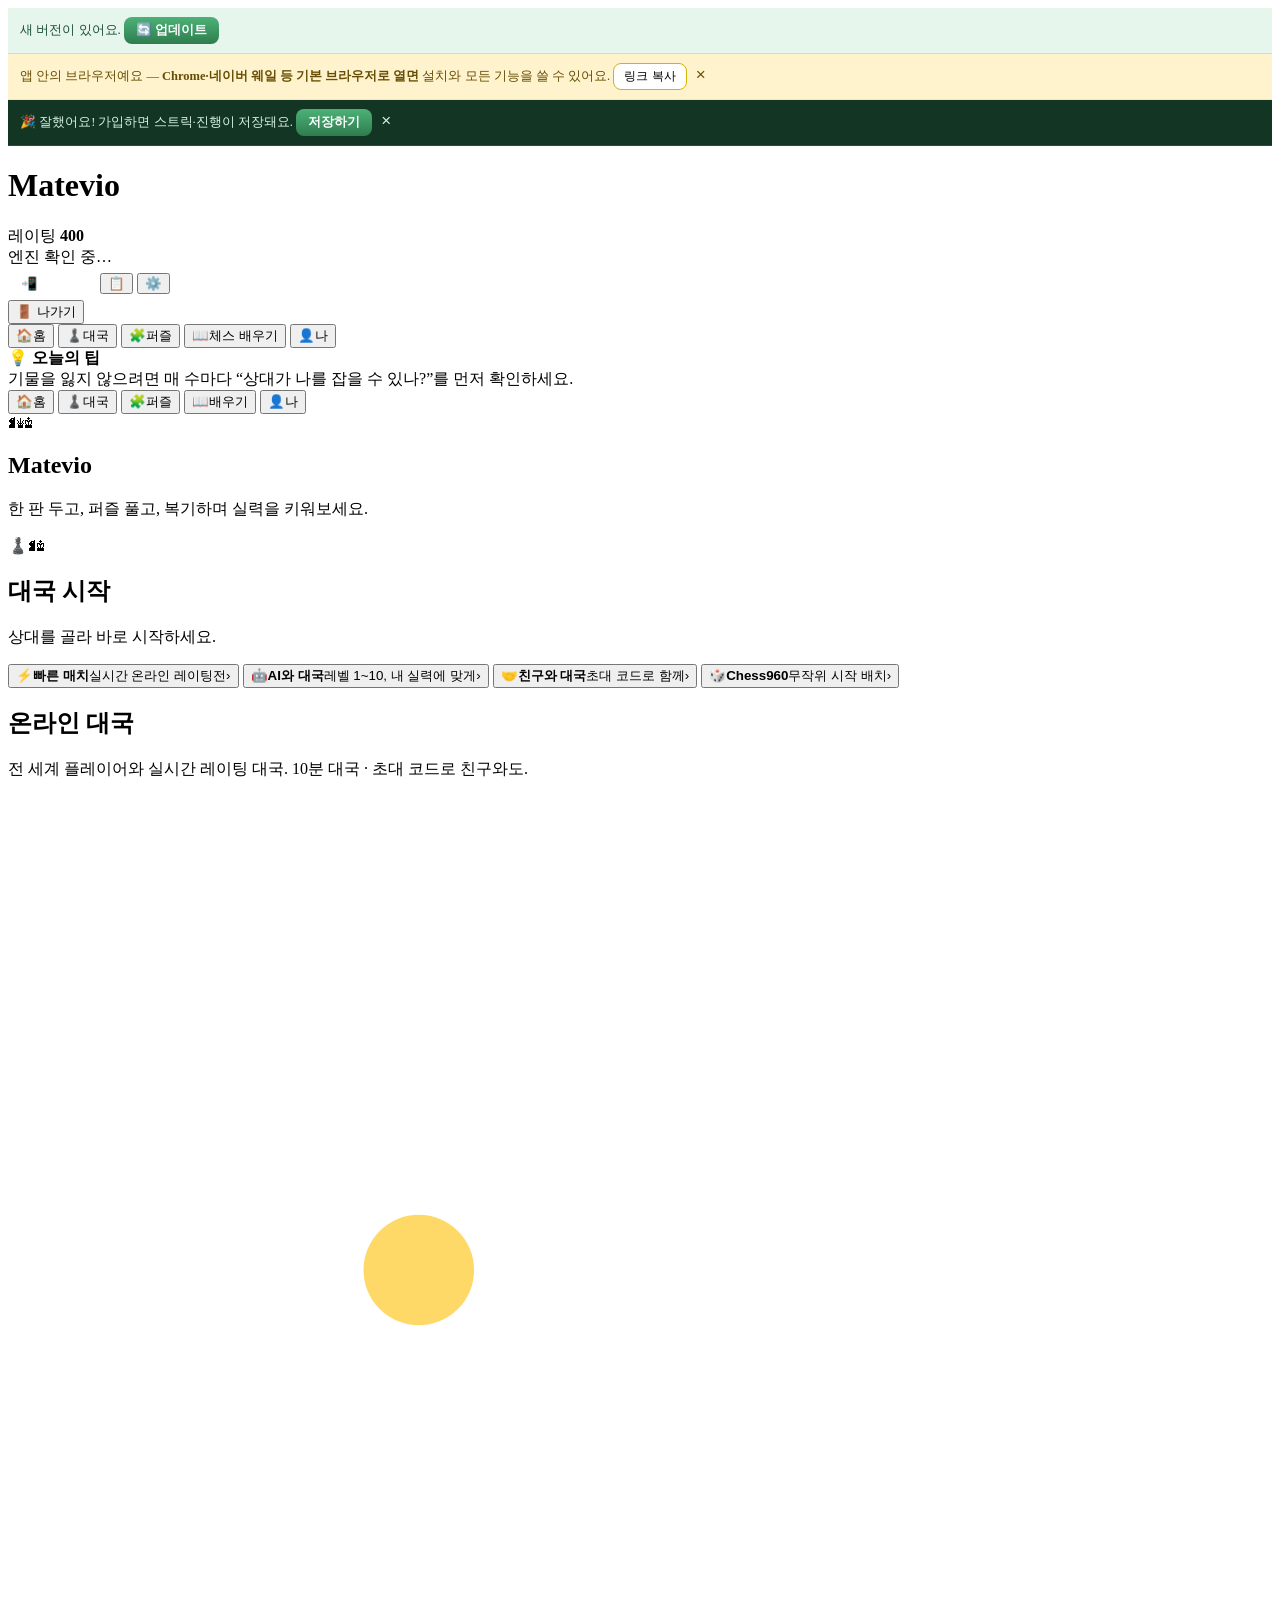
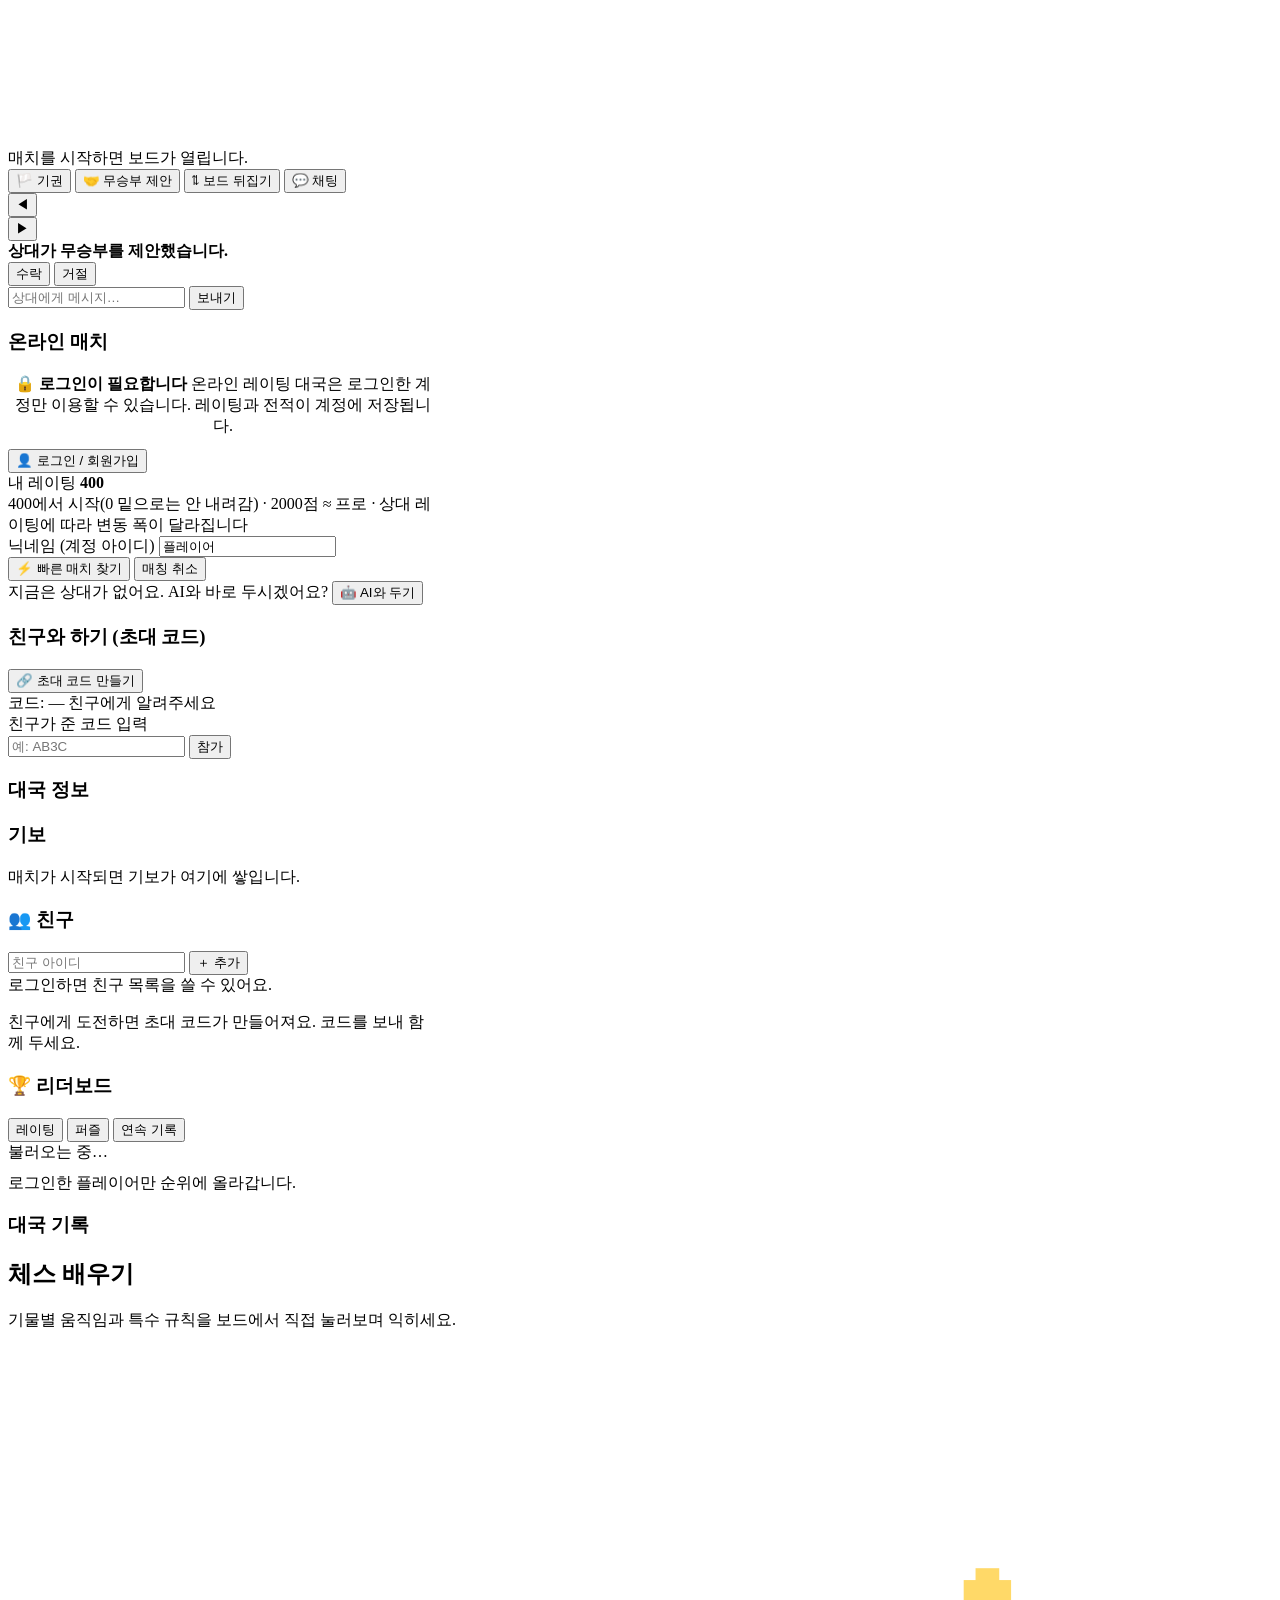
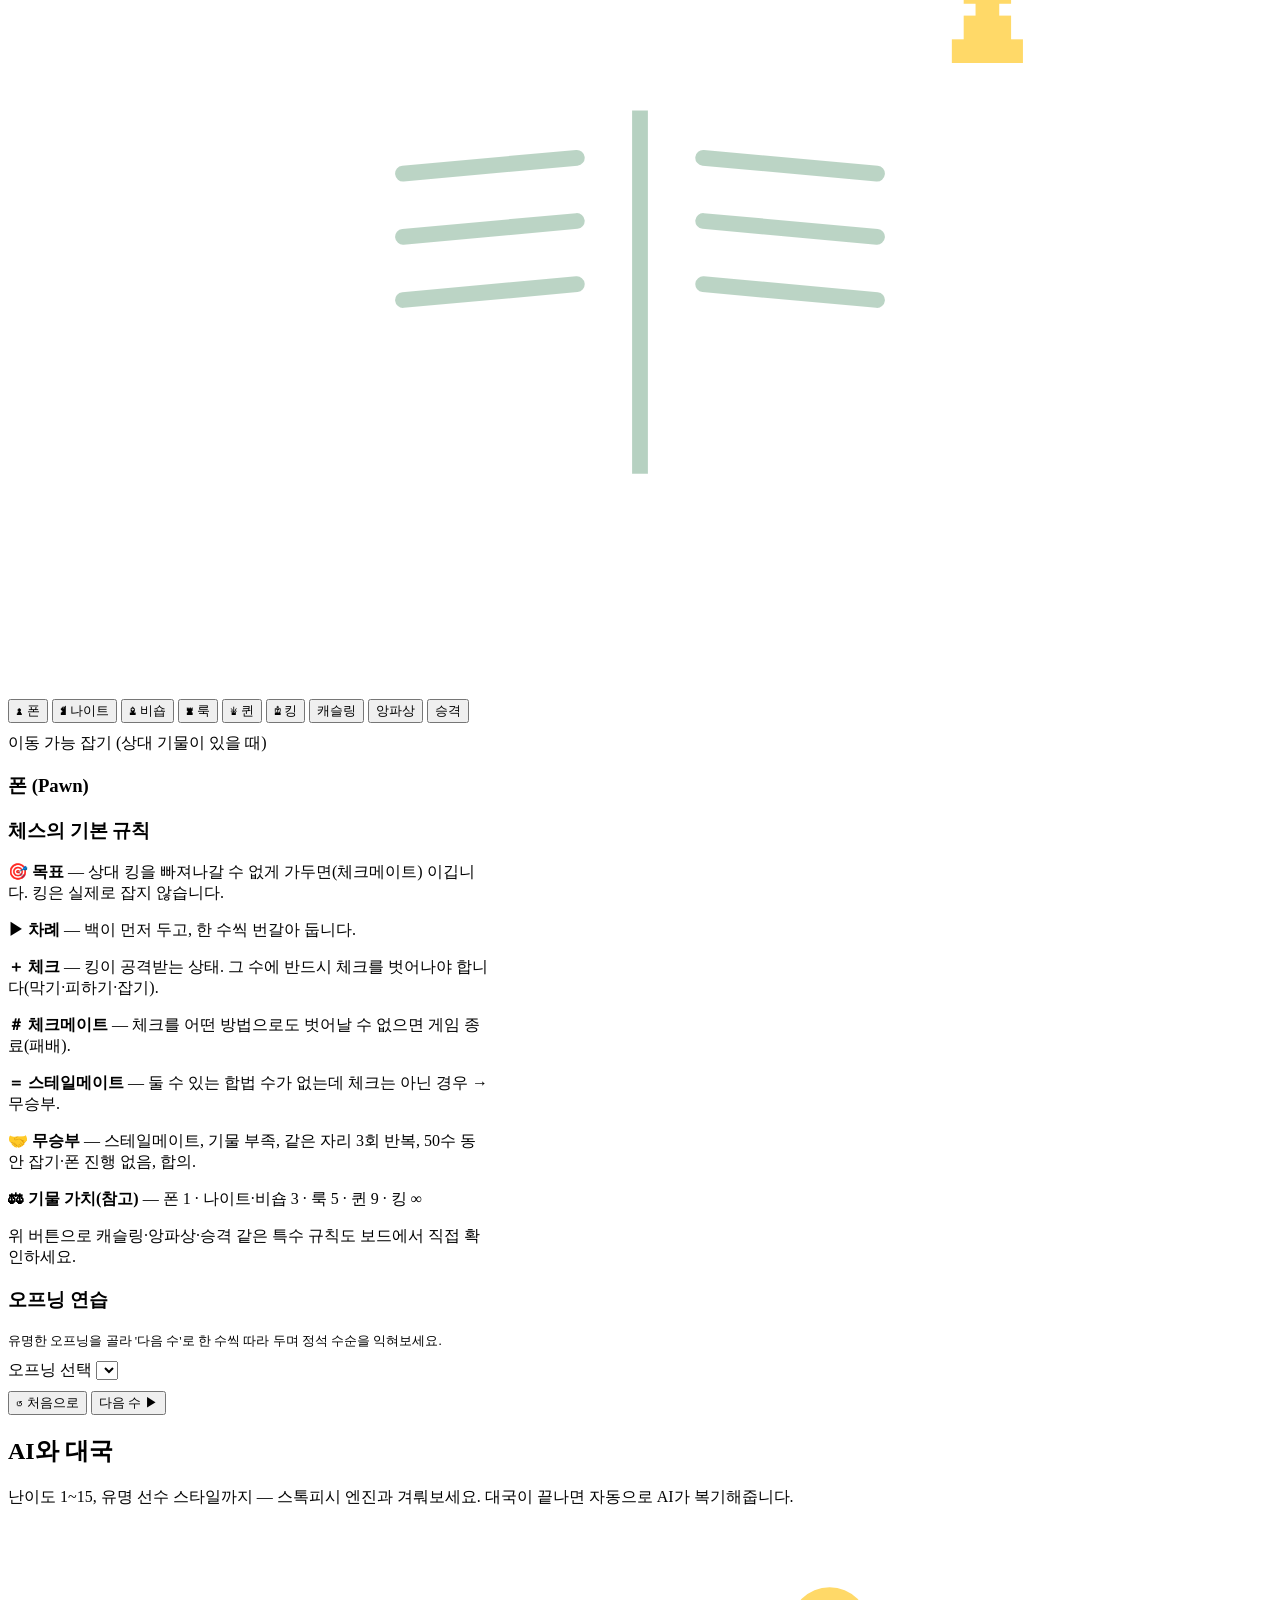
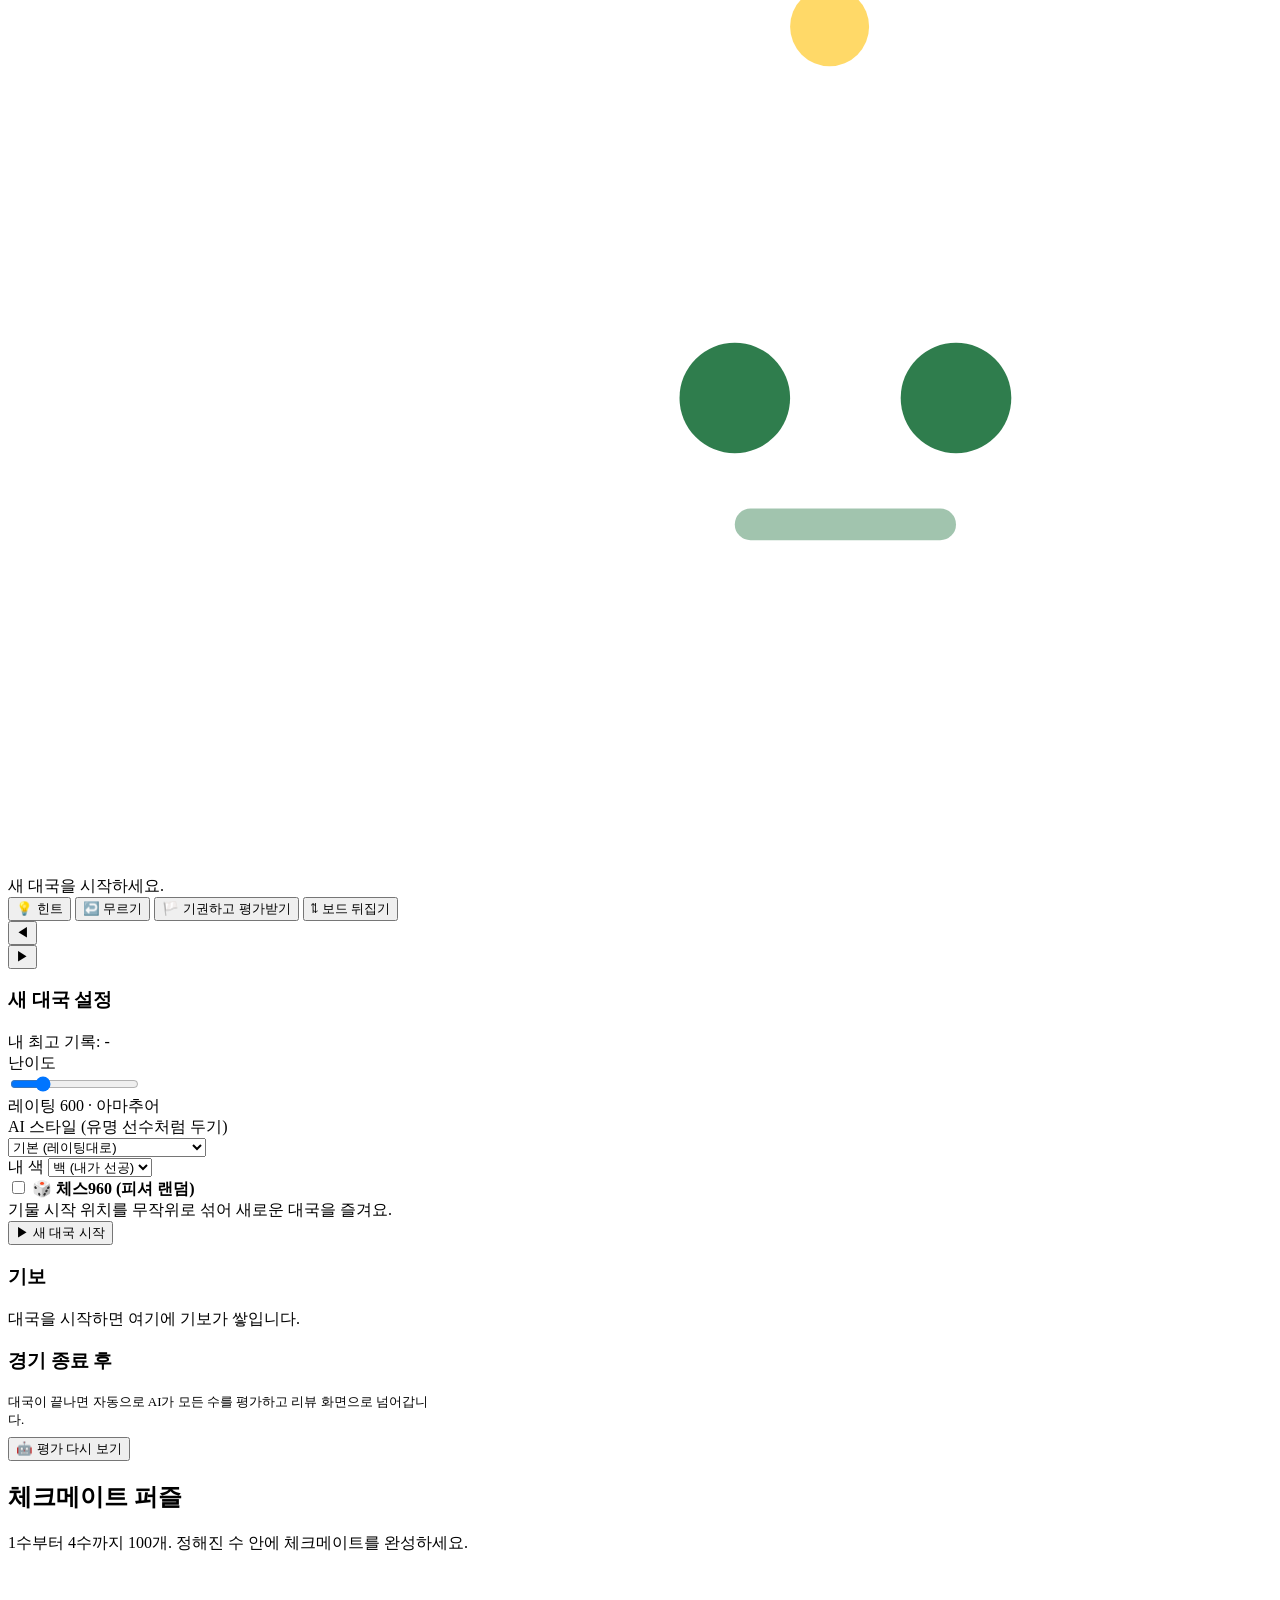
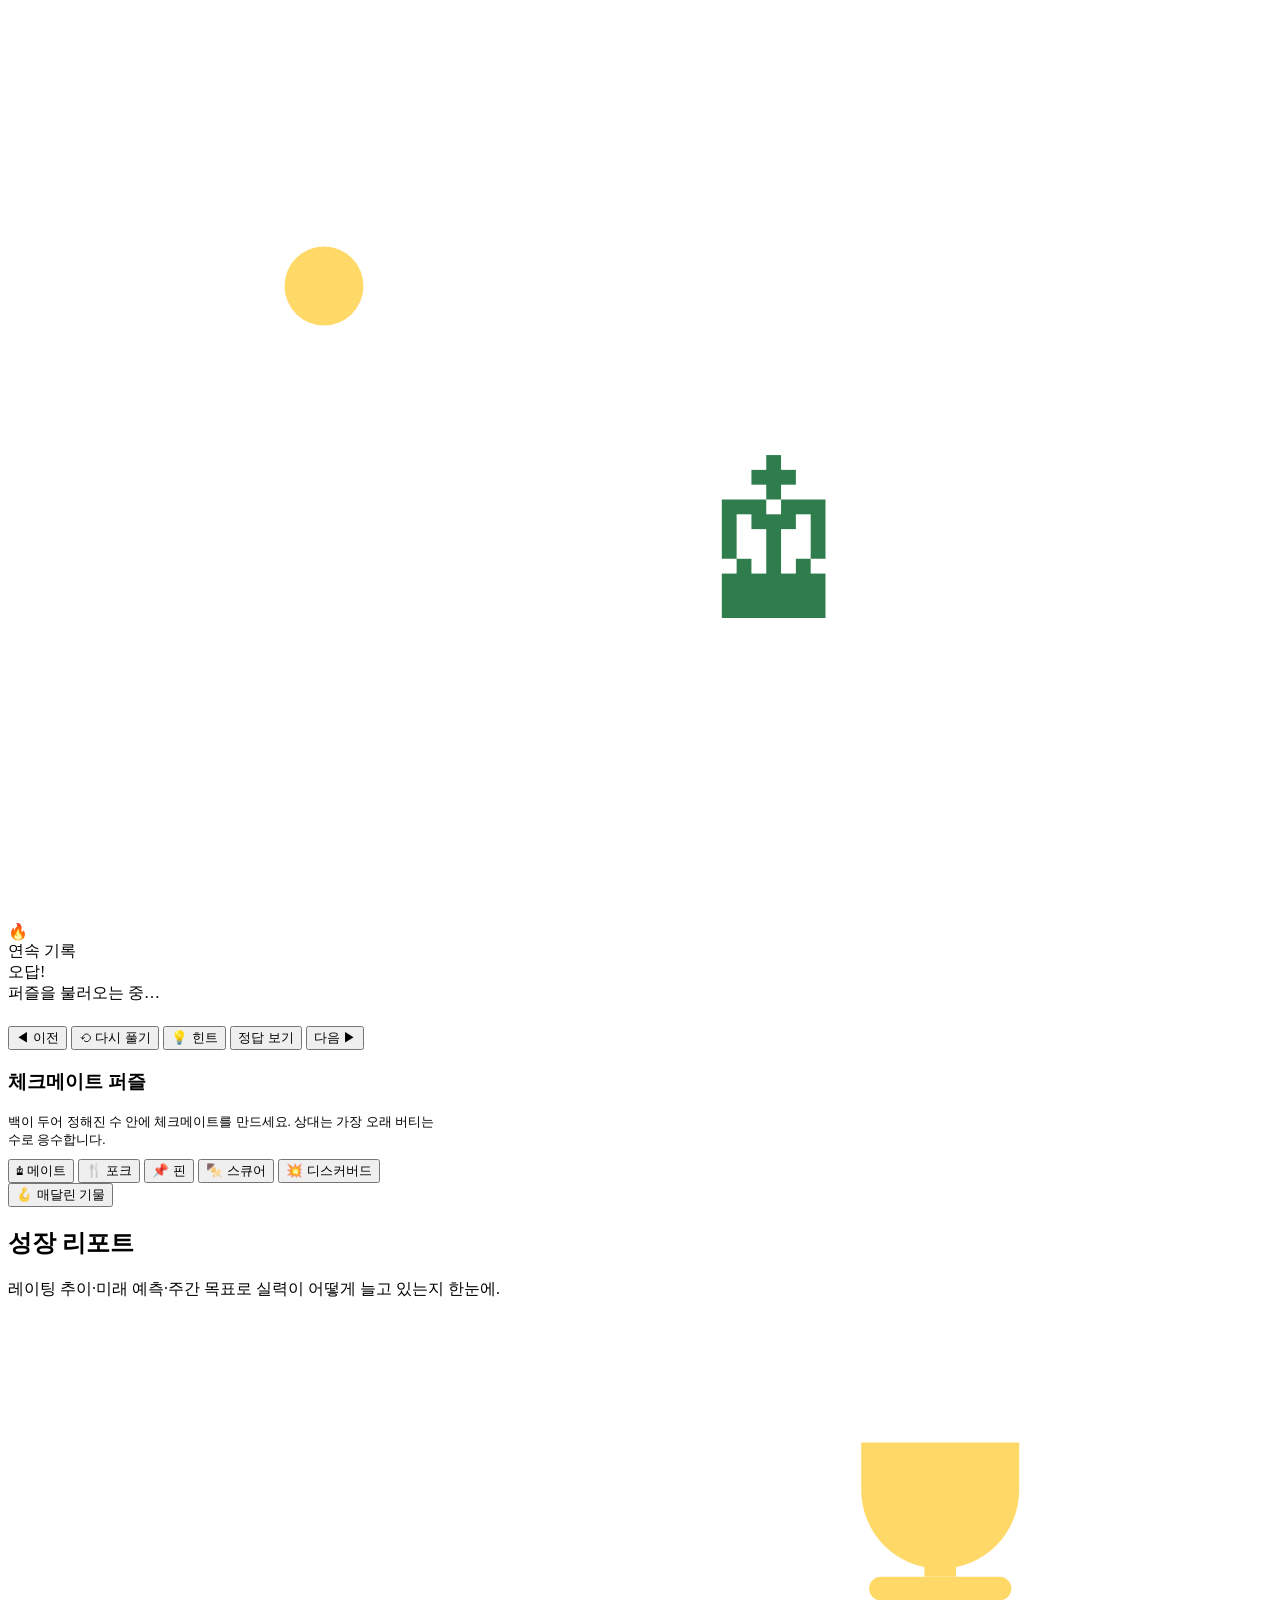
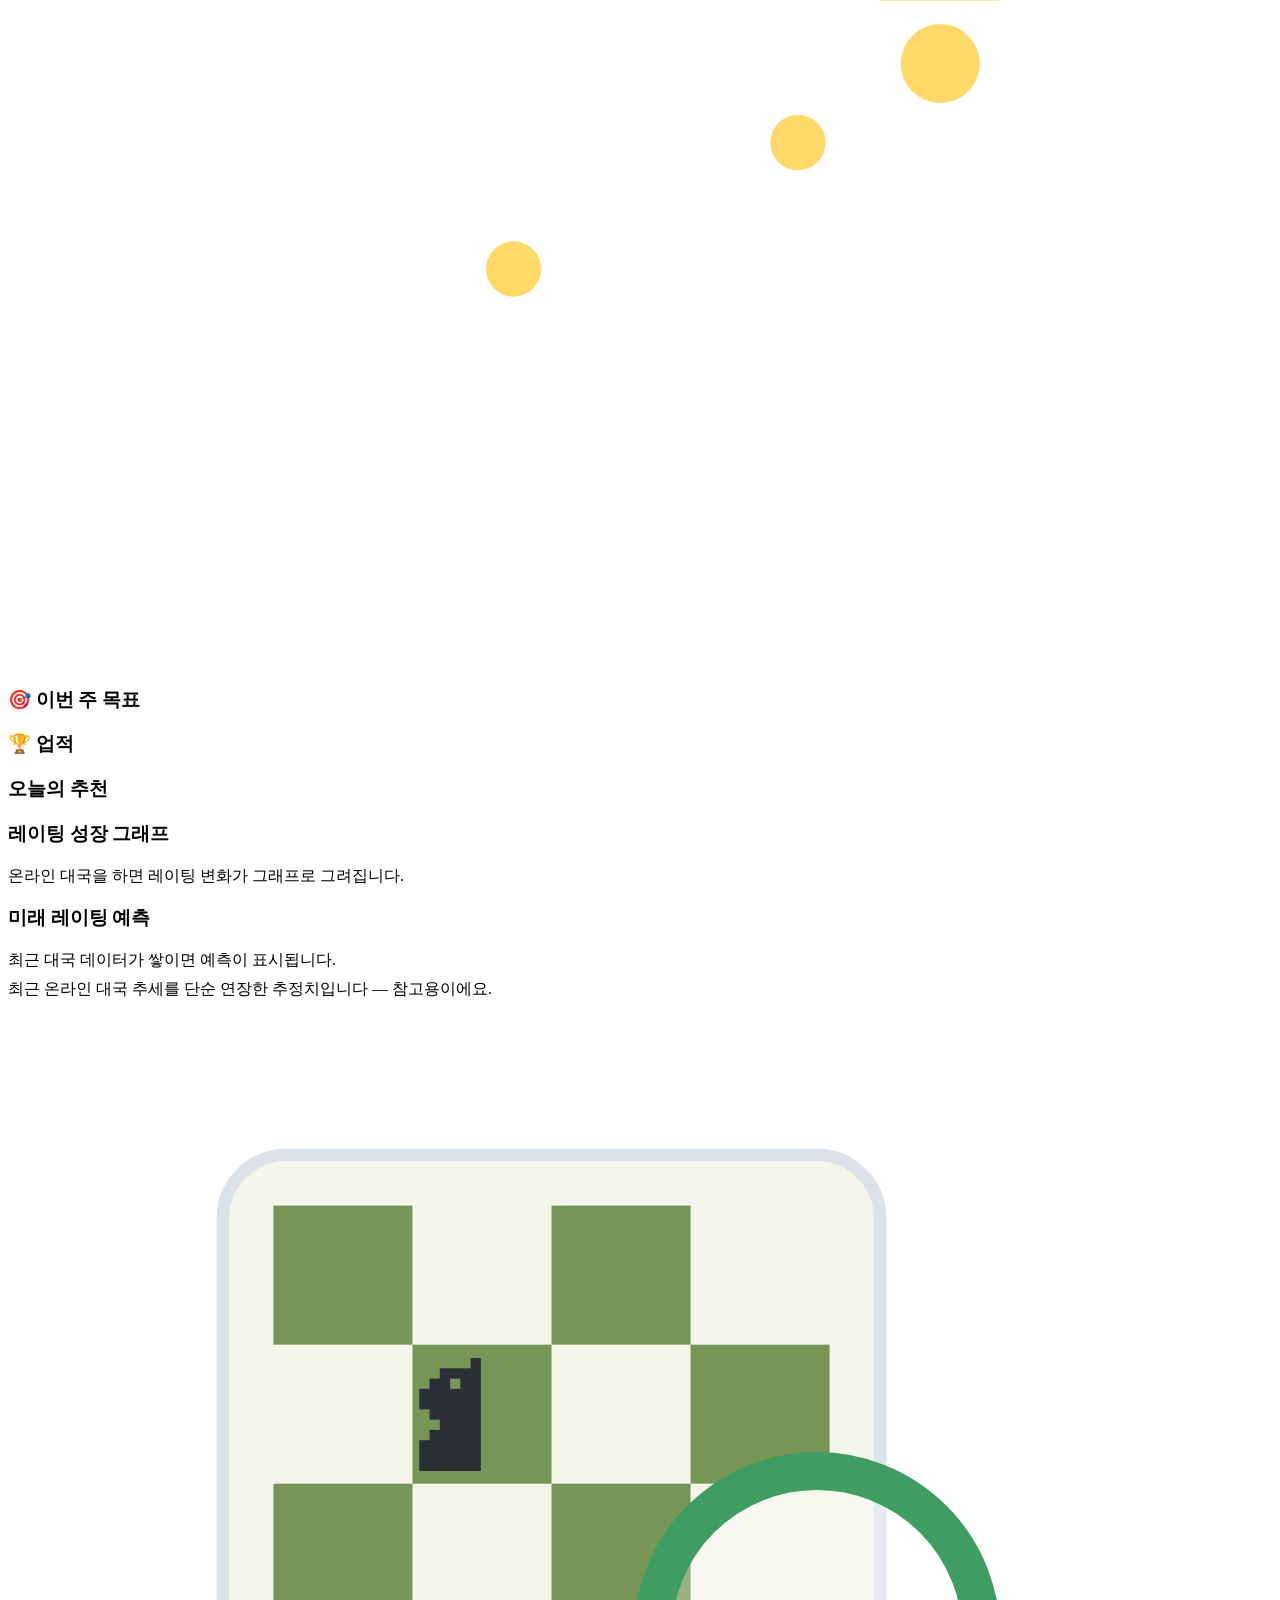
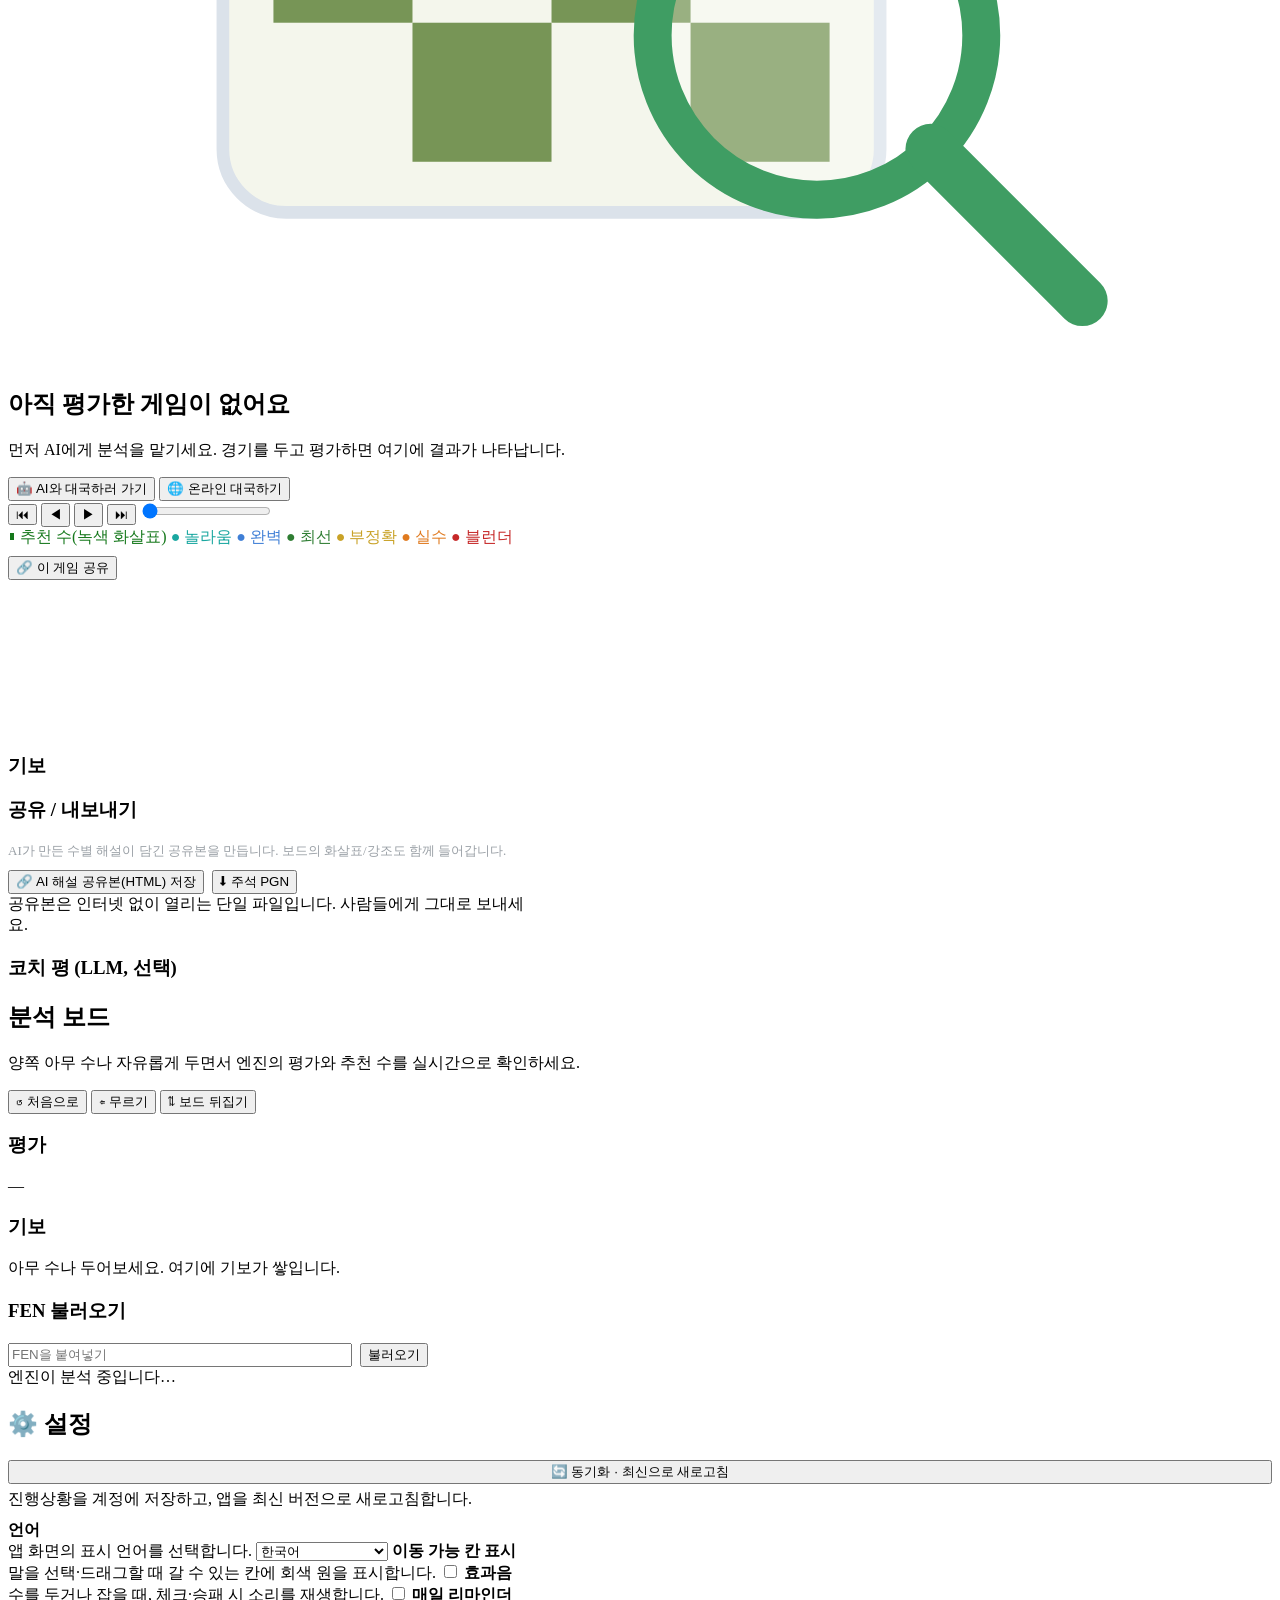
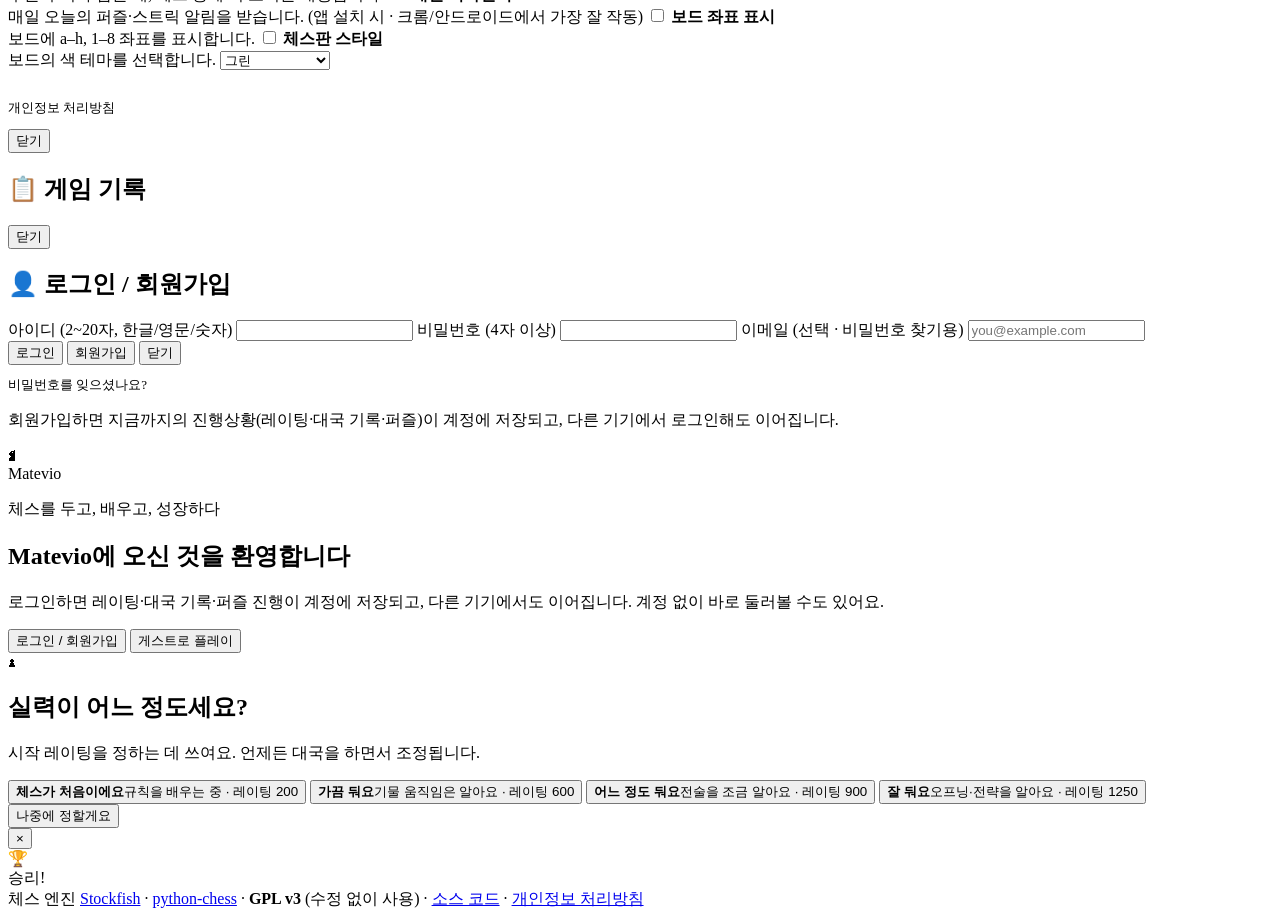
==== webapp/static/index.html @ 7c22cc09 "Fix streak-freeze walk-back: pass through covered days, freeze only real gaps maintainStreak broke o" ====
<!DOCTYPE html>
<html lang="ko">
<head>
<meta charset="utf-8">
<meta name="viewport" content="width=device-width, initial-scale=1, viewport-fit=cover">
<title>Matevio</title>
<meta name="description" content="AI 대국 · 온라인 · 퍼즐 · AI 복기까지 — 스톡피시 체스 앱">
<meta name="theme-color" content="#3f9d63">
<link rel="canonical" href="https://matevio.com/">
<meta property="og:title" content="Matevio">
<meta property="og:description" content="AI 대국 · 온라인 · 퍼즐 · AI 복기까지 — 스톡피시 체스 앱">
<meta property="og:url" content="https://matevio.com/">
<meta property="og:type" content="website">
<link rel="manifest" href="/manifest.webmanifest">
<link rel="icon" type="image/png" sizes="32x32" href="/static/icons/favicon-32.png">
<link rel="apple-touch-icon" href="/static/icons/apple-touch-180.png">
<meta name="mobile-web-app-capable" content="yes">
<meta name="apple-mobile-web-app-capable" content="yes">
<meta name="apple-mobile-web-app-status-bar-style" content="default">
<meta name="apple-mobile-web-app-title" content="Matevio">
<link rel="stylesheet" href="/static/style.css?v=99">
</head>
<body>

<noscript><div style="padding:18px;text-align:center;font-family:system-ui,sans-serif;color:#334">이 앱을 사용하려면 브라우저의 자바스크립트를 켜주세요.</div></noscript>

<!-- shown when a newer app version is ready (service worker found an update) -->
<div id="updateBanner" class="hidden" style="align-items:center;justify-content:center;gap:10px;flex-wrap:wrap;padding:9px 12px;background:#e7f6ec;color:#1c5236;font-size:13px;border-bottom:1px solid #bfe6cd">
  <span data-i18n="update_avail">새 버전이 있어요.</span>
  <button id="updateReload" data-i18n="update_btn" style="border:none;background:linear-gradient(180deg,#4bb277,#2f7d4d);color:#fff;font-weight:700;border-radius:8px;padding:5px 12px;font-size:12.5px;cursor:pointer">🔄 업데이트</button>
</div>

<!-- shown only inside in-app browsers (KakaoTalk/Naver/etc.), where PWA install & some features are blocked -->
<div id="inappBanner" class="hidden" style="align-items:center;justify-content:center;gap:8px;flex-wrap:wrap;padding:9px 12px;background:#fff3cd;color:#664d03;font-size:12.5px;line-height:1.4;border-bottom:1px solid #ffe69c">
  <span><span data-i18n="inapp_a">앱 안의 브라우저예요 — </span><b data-i18n="inapp_b">Chrome·네이버 웨일 등 기본 브라우저로 열면</b><span data-i18n="inapp_c"> 설치와 모든 기능을 쓸 수 있어요.</span></span>
  <button id="inappCopy" data-i18n="inapp_copy" style="border:1px solid #d6b400;background:#fff;border-radius:8px;padding:4px 10px;font-size:12px;cursor:pointer;white-space:nowrap">링크 복사</button>
  <button id="inappClose" aria-label="닫기" data-i18n-aria="tt_close" style="border:none;background:transparent;font-size:17px;line-height:1;cursor:pointer;color:#664d03">×</button>
</div>

<!-- guests: after a first success, a gentle "save your progress" nudge (not a wall) -->
<div id="saveBanner" class="hidden" style="align-items:center;justify-content:center;gap:10px;flex-wrap:wrap;padding:9px 12px;background:#123524;color:#d7f2e2;font-size:12.5px;border-bottom:1px solid #1e5236">
  <span data-i18n="save_banner">🎉 잘했어요! 가입하면 스트릭·진행이 저장돼요.</span>
  <button id="saveBannerBtn" data-i18n="save_banner_btn" style="border:none;background:linear-gradient(180deg,#4bb277,#2f7d4d);color:#fff;font-weight:700;border-radius:8px;padding:5px 12px;font-size:12.5px;cursor:pointer">저장하기</button>
  <button id="saveBannerClose" aria-label="닫기" data-i18n-aria="tt_close" style="border:none;background:transparent;font-size:17px;line-height:1;cursor:pointer;color:#d7f2e2">×</button>
</div>

<header class="top">
  <h1>Matevio</h1>
  <div class="rating-chip hidden" id="ratingChip">레이팅 <b>400</b></div>
  <div class="sf" id="sfStatus">엔진 확인 중…</div>
  <button id="installBtn" class="hidden" title="앱 설치" data-i18n="install_btn" data-i18n-title="install_btn" style="order:2;padding:7px 13px;border-radius:999px;border:none;background:linear-gradient(180deg,var(--accent2),var(--accent));color:#fff;font-weight:800;font-size:13px;cursor:pointer;box-shadow:0 4px 12px -5px var(--accent)">📲 앱 설치</button>
  <button class="iconbtn" id="historyBtn" title="게임 기록" data-i18n-title="tt_history">📋</button>
  <button class="iconbtn" id="settingsBtn" title="설정" data-i18n-title="tt_settings">⚙️</button>
  <div class="auth-area" id="authArea"></div>
</header>

<!-- floating exit: leave the full-screen board after a game ends -->
<button class="game-exit hidden" id="gameExit" data-i18n="exit_btn">🚪 나가기</button>

<div class="shell">
<div class="tabs">
  <button data-tab="home" class="active"><span class="ti">🏠</span><span data-i18n="nav_home">홈</span></button>
  <button data-tab="play"><span class="ti">♟️</span><span data-i18n="nav_play">대국</span></button>
  <button data-tab="puzzle"><span class="ti">🧩</span><span data-i18n="nav_puzzle">퍼즐</span></button>
  <button data-tab="learn"><span class="ti">📖</span><span data-i18n="nav_learn">체스 배우기</span></button>
  <button data-tab="my"><span class="ti">👤</span><span data-i18n="nav_my">나</span></button>
  <div class="side-profile" id="sideProfile"></div>
  <div class="side-tip" id="sideTip"><b data-i18n="tip_title">💡 오늘의 팁</b><br><span data-i18n="tip_body">기물을 잃지 않으려면 매 수마다 “상대가 나를 잡을 수 있나?”를 먼저 확인하세요.</span></div>
</div>

<!-- mobile bottom navigation (top chess-app pattern) -->
<nav class="bottomnav">
  <button data-tab="home" class="active"><span class="bi">🏠</span><span class="bl" data-i18n="navs_home">홈</span></button>
  <button data-tab="play"><span class="bi">♟️</span><span class="bl" data-i18n="navs_play">대국</span></button>
  <button data-tab="puzzle"><span class="bi">🧩</span><span class="bl" data-i18n="navs_puzzle">퍼즐</span></button>
  <button data-tab="learn"><span class="bi">📖</span><span class="bl" data-i18n="navs_learn">배우기</span></button>
  <button data-tab="my"><span class="bi">👤</span><span class="bl" data-i18n="navs_my">나</span></button>
</nav>

<main class="content">

<!-- ====================== 홈 (허브) ====================== -->
<section class="tab active" id="tab-home">
  <div class="hub-head">
    <span class="hub-art" aria-hidden="true">♞♛♚</span>
    <h2 id="hubHello">Matevio</h2>
    <p data-i18n="hub_sub">한 판 두고, 퍼즐 풀고, 복기하며 실력을 키워보세요.</p>
  </div>
  <div class="hub-stats" id="hubStats"></div>
  <button class="hub-today" id="hubToday" hidden></button>
  <div class="hub-grid">
    <div class="hub-actions" id="hubActions"></div>
    <div class="hub-cards" id="hubCards"></div>
  </div>
</section>

<!-- ====================== 대국 (모드 선택 허브) ====================== -->
<section class="tab" id="tab-play">
  <div class="hub-head"><span class="hub-art" aria-hidden="true">♟️♞♚</span>
    <h2 data-i18n="play_title">대국 시작</h2>
    <p data-i18n="play_sub">상대를 골라 바로 시작하세요.</p></div>
  <div class="play-picker" id="playPicker">
    <button class="play-mode" data-mode="quick"><span class="pm-ic">⚡</span><span class="pm-txt"><b data-i18n="play_quick">빠른 매치</b><span data-i18n="play_quick_s">실시간 온라인 레이팅전</span></span><span class="pm-go">›</span></button>
    <button class="play-mode" data-mode="ai"><span class="pm-ic">🤖</span><span class="pm-txt"><b data-i18n="play_ai">AI와 대국</b><span data-i18n="play_ai_s">레벨 1~10, 내 실력에 맞게</span></span><span class="pm-go">›</span></button>
    <button class="play-mode" data-mode="friend"><span class="pm-ic">🤝</span><span class="pm-txt"><b data-i18n="play_friend">친구와 대국</b><span data-i18n="play_friend_s">초대 코드로 함께</span></span><span class="pm-go">›</span></button>
    <button class="play-mode" data-mode="v960"><span class="pm-ic">🎲</span><span class="pm-txt"><b data-i18n="play_960">Chess960</b><span data-i18n="play_960_s">무작위 시작 배치</span></span><span class="pm-go">›</span></button>
  </div>
</section>

<!-- ====================== 온라인 대국 ====================== -->
<section class="tab" id="tab-online">
  <div class="hero"><div class="hero-txt"><h2 data-i18n="hero_online_t">온라인 대국</h2><p data-i18n="hero_online_p">전 세계 플레이어와 실시간 레이팅 대국. 10분 대국 · 초대 코드로 친구와도.</p></div><svg class="hero-art" viewBox="0 0 160 120" fill="none" aria-hidden="true">
    <circle cx="80" cy="60" r="40" fill="#fff" opacity=".13"/><circle cx="80" cy="60" r="40" stroke="#fff" stroke-width="3"/>
    <ellipse cx="80" cy="60" rx="16" ry="40" stroke="#fff" stroke-width="2.5" opacity=".85"/>
    <path d="M40 60h80M46 40h68M46 80h68" stroke="#fff" stroke-width="2" opacity=".6"/>
    <circle cx="52" cy="60" r="7" fill="#ffd968"/><circle cx="108" cy="60" r="7" fill="#fff"/>
  </svg></div>
  <div class="cols">
    <div>
      <div class="pbar hidden" id="ogTopBar"></div>
      <div class="boardwrap"><div class="boardstack"><div class="cboard" id="ogBoard"></div></div></div>
      <div class="pbar hidden" id="ogBottomBar"></div>
      <div class="turn" id="ogTurn"><span class="pill"></span><span data-i18n="og_turn_wait">매치를 시작하면 보드가 열립니다.</span></div>
      <div class="controls">
        <button class="ghost" id="ogResign" data-i18n="og_resign">🏳️ 기권</button>
        <button class="ghost" id="ogDraw" data-i18n="og_draw">🤝 무승부 제안</button>
        <button class="ghost" id="ogFlip" data-i18n="btn_flip">⇅ 보드 뒤집기</button>
        <button class="ghost" id="ogChatToggle" data-i18n="og_chat_btn">💬 채팅</button>
      </div>
      <div class="movenav">
        <button class="ghost msnav" id="ogPrev" title="이전 수" data-i18n-title="tt_prev">◀</button>
        <div class="movestrip" id="ogMoveStrip" aria-label="기보"></div>
        <button class="ghost msnav" id="ogNext" title="다음 수" data-i18n-title="tt_next">▶</button>
      </div>
      <div class="og-draw hidden" id="ogDrawPrompt">
        <b data-i18n="og_draw_offer">상대가 무승부를 제안했습니다.</b>
        <div class="row">
          <button class="primary" id="ogDrawAccept" data-i18n="og_accept">수락</button>
          <button class="ghost" id="ogDrawDecline" data-i18n="og_decline">거절</button>
        </div>
      </div>
      <div class="status" id="ogStatus"></div>
      <div class="ogchat hidden" id="ogChat">
        <div class="ogchat-log" id="ogChatLog"></div>
        <div class="ogchat-in">
          <input type="text" id="ogChatInput" maxlength="300" placeholder="상대에게 메시지…" data-i18n-ph="og_chat_ph" autocomplete="off">
          <button class="ghost" id="ogChatSend" data-i18n="og_send">보내기</button>
        </div>
      </div>
    </div>
    <div style="flex:1; min-width:300px; max-width:430px;">
      <div class="card" id="ogSetup">
        <h3 data-i18n="og_match_title">온라인 매치</h3>
        <div id="ogLoginGate" class="hidden">
          <div class="og-rating" style="text-align:center">
            <b style="font-size:16px" data-i18n="og_login_req">🔒 로그인이 필요합니다</b>
            <span class="small" data-i18n="og_login_desc">온라인 레이팅 대국은 로그인한 계정만 이용할 수 있습니다. 레이팅과 전적이 계정에 저장됩니다.</span>
          </div>
          <div style="margin-top:12px"><button class="primary" id="ogLoginBtn" data-i18n="auth_title">👤 로그인 / 회원가입</button></div>
        </div>
        <div id="ogMatchBody">
          <div class="og-rating og-rating-head">
            <div class="ogr-main">
              <span class="ogr-label" data-i18n="og_rating_label">내 레이팅</span>
              <b id="ogRating">400</b>
            </div>
            <span class="small ogr-note" data-i18n="og_rating_note">400에서 시작(0 밑으로는 안 내려감) · 2000점 ≈ 프로 · 상대 레이팅에 따라 변동 폭이 달라집니다</span>
          </div>
          <div class="og-field">
            <label class="field" data-i18n="og_nick_label">닉네임 (계정 아이디)</label>
            <input type="text" id="ogName" value="플레이어" maxlength="20" readonly>
          </div>
          <div class="og-actions">
            <button class="primary" id="ogQuick" data-i18n="og_quick">⚡ 빠른 매치 찾기</button>
            <button class="ghost hidden" id="ogCancel" data-i18n="og_cancel">매칭 취소</button>
          </div>
          <div class="status" id="ogSetupStatus"></div>
          <div class="og-fallback hidden" id="ogFallback">
            <span class="ogfb-txt" data-i18n="og_fb_txt">지금은 상대가 없어요. AI와 바로 두시겠어요?</span>
            <button class="primary" id="ogFallbackBtn" data-i18n="og_fb_btn">🤖 AI와 두기</button>
          </div>
          <div class="og-friend">
            <h3 data-i18n="og_friend_title">친구와 하기 (초대 코드)</h3>
            <button class="ghost og-create-btn" id="ogCreate" data-i18n="og_create">🔗 초대 코드 만들기</button>
            <div class="og-code hidden" id="ogCodeBox"><span data-i18n="og_code_label">코드: </span><b id="ogCode"></b> <span class="small" data-i18n="og_code_hint">— 친구에게 알려주세요</span></div>
            <label class="field" data-i18n="og_join_label">친구가 준 코드 입력</label>
            <div class="og-join-row">
              <input type="text" id="ogJoinCode" placeholder="예: AB3C" data-i18n-ph="og_join_ph" maxlength="4" style="text-transform:uppercase; flex:1">
              <button class="ghost" id="ogJoin" data-i18n="og_join">참가</button>
            </div>
          </div>
        </div>
      </div>
      <div class="card hidden" id="ogGameInfo">
        <h3 data-i18n="og_gameinfo">대국 정보</h3>
        <div id="ogVs" style="font-size:15px; font-weight:700"></div>
        <div class="status" id="ogColorInfo"></div>
      </div>
      <div class="card">
        <h3 data-i18n="h_moves">기보</h3>
        <div class="opening-line hidden" id="ogOpening"></div>
        <div class="movelist" id="ogMoves"><span class="num" data-i18n="og_moves_empty">매치가 시작되면 기보가 여기에 쌓입니다.</span></div>
      </div>
      <div class="card" id="friendsCard">
        <h3 data-i18n="fr_title">👥 친구</h3>
        <div class="fr-add">
          <input id="frAddInput" data-i18n-ph="fr_add_ph" placeholder="친구 아이디" maxlength="20" autocomplete="off">
          <button class="ghost" id="frAddBtn" data-i18n="fr_add_btn">＋ 추가</button>
        </div>
        <div class="status" id="frStatus"></div>
        <div class="fr-list" id="frList"><div class="hist-empty" data-i18n="fr_login">로그인하면 친구 목록을 쓸 수 있어요.</div></div>
        <p class="auth-hint" data-i18n="fr_hint">친구에게 도전하면 초대 코드가 만들어져요. 코드를 보내 함께 두세요.</p>
      </div>
      <div class="card">
        <h3><span data-i18n="h_leaderboard">🏆 리더보드</span> <span id="lbTotal" style="color:var(--muted);font-weight:400"></span></h3>
        <div class="lbtabs" id="lbTabs">
          <button class="lbtab active" data-lb="rating" data-i18n="lb_by_rating">레이팅</button>
          <button class="lbtab" data-lb="puzzles" data-i18n="lb_by_puzzles">퍼즐</button>
          <button class="lbtab" data-lb="streak" data-i18n="lb_by_streak">연속 기록</button>
        </div>
        <div class="lb" id="lbList"><div class="hist-empty" data-i18n="lb_loading">불러오는 중…</div></div>
        <p class="auth-hint" style="margin-top:10px" data-i18n="og_lb_hint">로그인한 플레이어만 순위에 올라갑니다.</p>
      </div>
      <div class="card">
        <h3 data-i18n="h_history">대국 기록</h3>
        <div class="hist" id="ogHistory"></div>
      </div>
    </div>
  </div>
</section>

<!-- ====================== 체스 기초 배우기 ====================== -->
<section class="tab" id="tab-learn">
  <div class="hero"><div class="hero-txt"><h2 data-i18n="hero_learn_t">체스 배우기</h2><p data-i18n="hero_learn_p">기물별 움직임과 특수 규칙을 보드에서 직접 눌러보며 익히세요.</p></div><svg class="hero-art" viewBox="0 0 160 120" fill="none" aria-hidden="true">
    <path d="M80 46C69 38 54 38 42 42V88C54 84 69 84 80 92Z" fill="#fff" opacity=".93"/>
    <path d="M80 46C91 38 106 38 118 42V88C106 84 91 84 80 92Z" fill="#fff" opacity=".78"/>
    <line x1="80" y1="46" x2="80" y2="92" stroke="#2f7d4d" stroke-width="2" opacity=".35"/>
    <g stroke="#2f7d4d" stroke-width="2" opacity=".32" stroke-linecap="round">
      <line x1="50" y1="54" x2="72" y2="52"/><line x1="50" y1="62" x2="72" y2="60"/><line x1="50" y1="70" x2="72" y2="68"/>
      <line x1="88" y1="52" x2="110" y2="54"/><line x1="88" y1="60" x2="110" y2="62"/><line x1="88" y1="68" x2="110" y2="70"/>
    </g>
    <text x="118" y="40" font-size="24" fill="#ffd968">&#9823;</text>
  </svg></div>
  <div class="cols">
    <div>
      <div class="boardwrap"><div class="boardstack"><div class="cboard" id="learnBoard"></div></div></div>
      <div class="learn-sel" id="learnSel">
        <button data-topic="pawn" class="active" data-i18n="pc_pawn">♟ 폰</button>
        <button data-topic="knight" data-i18n="pc_knight">♞ 나이트</button>
        <button data-topic="bishop" data-i18n="pc_bishop">♝ 비숍</button>
        <button data-topic="rook" data-i18n="pc_rook">♜ 룩</button>
        <button data-topic="queen" data-i18n="pc_queen">♛ 퀸</button>
        <button data-topic="king" data-i18n="pc_king">♚ 킹</button>
        <button data-topic="castle" data-i18n="pc_castle">캐슬링</button>
        <button data-topic="enpassant" data-i18n="pc_enp">앙파상</button>
        <button data-topic="promotion" data-i18n="pc_promo">승격</button>
      </div>
      <div class="legend" style="margin-top:10px">
        <span><span class="lg move"></span> <span data-i18n="learn_lg_move">이동 가능</span></span>
        <span><span class="lg cap"></span> <span data-i18n="learn_lg_cap">잡기 (상대 기물이 있을 때)</span></span>
      </div>
    </div>
    <div style="flex:1; min-width:300px; max-width:480px;">
      <div class="card">
        <h3 id="learnTitle">폰 (Pawn)</h3>
        <div id="learnDesc" style="font-size:14.5px; line-height:1.75"></div>
      </div>
      <div class="card">
        <h3 data-i18n="learn_rules_title">체스의 기본 규칙</h3>
        <div class="learn-rules">
          <p><b data-i18n="rule_goal_t">🎯 목표</b><span data-i18n="rule_goal_d"> — 상대 킹을 빠져나갈 수 없게 가두면(체크메이트) 이깁니다. 킹은 실제로 잡지 않습니다.</span></p>
          <p><b data-i18n="rule_turn_t">▶ 차례</b><span data-i18n="rule_turn_d"> — 백이 먼저 두고, 한 수씩 번갈아 둡니다.</span></p>
          <p><b data-i18n="rule_check_t">＋ 체크</b><span data-i18n="rule_check_d"> — 킹이 공격받는 상태. 그 수에 반드시 체크를 벗어나야 합니다(막기·피하기·잡기).</span></p>
          <p><b data-i18n="rule_mate_t">＃ 체크메이트</b><span data-i18n="rule_mate_d"> — 체크를 어떤 방법으로도 벗어날 수 없으면 게임 종료(패배).</span></p>
          <p><b data-i18n="rule_stale_t">＝ 스테일메이트</b><span data-i18n="rule_stale_d"> — 둘 수 있는 합법 수가 없는데 체크는 아닌 경우 → 무승부.</span></p>
          <p><b data-i18n="rule_draw_t">🤝 무승부</b><span data-i18n="rule_draw_d"> — 스테일메이트, 기물 부족, 같은 자리 3회 반복, 50수 동안 잡기·폰 진행 없음, 합의.</span></p>
          <p><b data-i18n="rule_value_t">⚖ 기물 가치(참고)</b><span data-i18n="rule_value_d"> — 폰 1 · 나이트·비숍 3 · 룩 5 · 퀸 9 · 킹 ∞</span></p>
          <p style="color:var(--muted)" data-i18n="rule_special">위 버튼으로 캐슬링·앙파상·승격 같은 특수 규칙도 보드에서 직접 확인하세요.</p>
        </div>
      </div>
      <div class="card">
        <h3 data-i18n="op_practice_title">오프닝 연습</h3>
        <p style="font-size:13px;color:var(--muted);margin:0 0 10px" data-i18n="op_practice_desc">유명한 오프닝을 골라 '다음 수'로 한 수씩 따라 두며 정석 수순을 익혀보세요.</p>
        <label class="field" data-i18n="op_select_label">오프닝 선택</label>
        <select id="opSelect"></select>
        <div class="boardwrap" style="margin-top:10px"><div class="boardstack"><div class="cboard" id="opBoard"></div></div></div>
        <div class="turn" id="opMoveLine"></div>
        <div class="controls">
          <button class="ghost" id="opReset" data-i18n="op_reset_btn">↺ 처음으로</button>
          <button class="primary" id="opNext" data-i18n="op_next_btn">다음 수 ▶</button>
        </div>
        <div class="status" id="opStatus"></div>
      </div>
    </div>
  </div>
</section>

<!-- ====================== AI와 대국 ====================== -->
<section class="tab" id="tab-ai">
  <div class="hero"><div class="hero-txt"><h2 data-i18n="hero_ai_t">AI와 대국</h2><p data-i18n="hero_ai_p">난이도 1~15, 유명 선수 스타일까지 — 스톡피시 엔진과 겨뤄보세요. 대국이 끝나면 자동으로 AI가 복기해줍니다.</p></div><svg class="hero-art" viewBox="0 0 160 120" fill="none" aria-hidden="true">
    <g opacity=".16" fill="#fff"><rect x="6" y="84" width="14" height="14"/><rect x="20" y="70" width="14" height="14"/><rect x="34" y="84" width="14" height="14"/></g>
    <line x1="104" y1="18" x2="104" y2="34" stroke="#fff" stroke-width="3" stroke-linecap="round"/><circle cx="104" cy="13" r="5" fill="#ffd968"/>
    <rect x="72" y="34" width="66" height="52" rx="14" fill="#fff" opacity=".95"/>
    <rect x="62" y="52" width="9" height="18" rx="3" fill="#fff" opacity=".8"/><rect x="139" y="52" width="9" height="18" rx="3" fill="#fff" opacity=".8"/>
    <circle cx="92" cy="60" r="7" fill="#2f7d4d"/><circle cx="120" cy="60" r="7" fill="#2f7d4d"/>
    <rect x="92" y="74" width="28" height="4" rx="2" fill="#2f7d4d" opacity=".45"/>
    <text x="26" y="52" font-size="30" fill="#fff" opacity=".9">&#9822;</text>
  </svg></div>
  <div class="statstrip" id="homeStats"></div>
  <div class="cols">
    <div>
      <div class="pbar hidden" id="aiTopBar"></div>
      <div class="boardwrap">
        <div class="boardstack"><div class="cboard" id="aiBoard"></div></div>
      </div>
      <div class="pbar hidden" id="aiBottomBar"></div>
      <div class="turn" id="aiTurn"><span class="pill"></span><span data-i18n="turn_start">새 대국을 시작하세요.</span></div>
      <div class="controls">
        <button class="ghost" id="aiHint" data-i18n="btn_hint">💡 힌트</button>
        <button class="ghost" id="aiUndo" data-i18n="btn_undo">↩️ 무르기</button>
        <button class="ghost" id="aiResign" data-i18n="btn_resign_ai">🏳️ 기권하고 평가받기</button>
        <button class="ghost" id="aiFlip" data-i18n="btn_flip">⇅ 보드 뒤집기</button>
      </div>
      <div class="movenav">
        <button class="ghost msnav" id="aiPrev" title="이전 수" data-i18n-title="tt_prev">◀</button>
        <div class="movestrip" id="aiMoveStrip" aria-label="기보"></div>
        <button class="ghost msnav" id="aiNext" title="다음 수" data-i18n-title="tt_next">▶</button>
      </div>
    </div>
    <div style="flex:1; min-width:300px; max-width:420px;">
      <div class="card setup-card">
        <div class="setup-head">
          <h3 data-i18n="h_newgame">새 대국 설정</h3>
          <div class="rankbadge" id="aiRank">내 최고 기록: -</div>
        </div>

        <label class="field" data-i18n="lbl_difficulty">난이도</label>
        <div class="diflevels" id="aiLevelBtns" role="group"></div>
        <input type="range" id="aiLevel" min="1" max="10" value="3" step="1" class="visually-hidden" tabindex="-1" aria-hidden="true">
        <div id="aiLevelLabel" class="visually-hidden">레이팅 600 · 아마추어</div>

        <label class="field" data-i18n="lbl_style">AI 스타일 (유명 선수처럼 두기)</label>
        <select id="aiStyle" class="visually-hidden" tabindex="-1" aria-hidden="true">
          <option value="default" data-i18n="opt_style_default">기본 (레이팅대로)</option>
          <option value="tal" data-i18n="opt_style_tal">탈 — 공격·희생형 ⚔️</option>
          <option value="fischer" data-i18n="opt_style_fischer">피셔 — 정확·고전형 🎯</option>
          <option value="carlsen" data-i18n="opt_style_carlsen">카를센 — 실리·엔드게임형 ♟️</option>
          <option value="petrosian" data-i18n="opt_style_petrosian">페트로시안 — 수비형 🛡️</option>
        </select>
        <div class="segmented seg-style" id="aiStyleSeg" data-seg-for="aiStyle" role="group"></div>
        <div class="setdesc" id="aiStyleNote" data-i18n="ai_style_note" style="display:none">스타일 선택 시 AI는 <b>최고 강함</b>으로, 그 선수 성향으로 둡니다(레이팅 무시).</div>

        <label class="field" data-i18n="lbl_color">내 색</label>
        <select id="aiColor" class="visually-hidden" tabindex="-1" aria-hidden="true">
          <option value="w" data-i18n="opt_color_white">백 (내가 선공)</option>
          <option value="b" data-i18n="opt_color_black">흑 (AI가 선공)</option>
        </select>
        <div class="segmented seg-color" id="aiColorSeg" data-seg-for="aiColor" role="group"></div>

        <label class="v960-toggle" for="ai960">
          <input type="checkbox" id="ai960">
          <span><b data-i18n="v960_label">🎲 체스960 (피셔 랜덤)</b><br><span class="setdesc" data-i18n="v960_desc">기물 시작 위치를 무작위로 섞어 새로운 대국을 즐겨요.</span></span>
        </label>

        <div class="setup-go"><button class="primary" id="aiStart" data-i18n="btn_newgame">▶ 새 대국 시작</button></div>
        <div class="status" id="aiStatus"></div>
      </div>
      <div class="card">
        <h3 data-i18n="h_moves">기보</h3>
        <div class="opening-line hidden" id="aiOpening"></div>
        <div class="movelist" id="aiMoves"><span class="num" data-i18n="ai_moves_empty">대국을 시작하면 여기에 기보가 쌓입니다.</span></div>
      </div>
      <div class="card">
        <h3 data-i18n="h_after">경기 종료 후</h3>
        <p style="font-size:13px;color:var(--muted);margin:0 0 8px" data-i18n="ai_after_desc">
          대국이 끝나면 자동으로 AI가 모든 수를 평가하고 리뷰 화면으로 넘어갑니다.</p>
        <button class="ghost hidden" id="aiAnalyze" data-i18n="ai_reeval">🤖 평가 다시 보기</button>
      </div>
    </div>
  </div>
</section>

<!-- ====================== 체크메이트 퍼즐 ====================== -->
<section class="tab" id="tab-puzzle">
  <div class="hero"><div class="hero-txt"><h2 data-i18n="hero_puzzle_t">체크메이트 퍼즐</h2><p data-i18n="hero_puzzle_p">1수부터 4수까지 100개. 정해진 수 안에 체크메이트를 완성하세요.</p></div><svg class="hero-art" viewBox="0 0 160 120" fill="none" aria-hidden="true">
    <path d="M72 36h16a7 7 0 0 1 14 0h16v16a7 7 0 0 0 0 14v16h-16a7 7 0 0 1-14 0h-16v-16a7 7 0 0 0 0-14z" fill="#fff" opacity=".92"/>
    <text x="96" y="82" font-size="30" fill="#2f7d4d" text-anchor="middle">&#9818;</text>
    <circle cx="40" cy="40" r="5" fill="#ffd968"/><circle cx="44" cy="88" r="4" fill="#fff" opacity=".7"/><circle cx="128" cy="46" r="4" fill="#fff" opacity=".7"/>
  </svg></div>
  <div class="card daily-card" id="streakCard">
    <div class="daily-left">
      <div class="daily-badge">🔥</div>
      <div>
        <div class="daily-title" data-i18n="pzstreak_title">연속 기록</div>
        <div class="daily-streak" id="pzStreakLine"></div>
      </div>
    </div>
  </div>
  <div class="cols">
    <div>
      <div class="boardwrap"><div class="boardstack" id="pzStack">
        <div class="cboard" id="pzBoard"></div>
        <div class="pz-flash" id="pzFlash" data-i18n="pz_wrong">오답!</div>
      </div></div>
      <div class="turn" id="pzPrompt">퍼즐을 불러오는 중…</div>
      <div class="status" id="pzFeedback" style="font-size:15px; min-height:22px;"></div>
      <div class="controls">
        <button class="ghost" id="pzPrev" data-i18n="pz_prev">◀ 이전</button>
        <button class="ghost" id="pzReset" data-i18n="pz_reset">⟲ 다시 풀기</button>
        <button class="ghost" id="pzHint" data-i18n="pz_hint">💡 힌트</button>
        <button class="ghost" id="pzSolution" data-i18n="pz_solution">정답 보기</button>
        <button class="ghost" id="pzNext" data-i18n="pz_next">다음 ▶</button>
      </div>
    </div>
    <div style="flex:1; min-width:300px; max-width:430px;">
      <div class="card">
        <h3><span data-i18n="hero_puzzle_t">체크메이트 퍼즐</span> <span id="pzProgress" style="color:#9aa0a6;font-weight:400"></span></h3>
        <p style="font-size:13px;color:var(--muted);margin:0 0 10px" data-i18n="pz_desc">
          백이 두어 정해진 수 안에 체크메이트를 만드세요. 상대는 가장 오래 버티는 수로 응수합니다.</p>
        <div id="pzDaily" class="pz-daily"></div>
        <div class="pz-cats" id="pzCats">
          <button data-cat="0" class="active" data-i18n="pz_c1">♚ 메이트</button>
          <button data-cat="1" data-i18n="pz_c2">🍴 포크</button>
          <button data-cat="2" data-i18n="pz_c3">📌 핀</button>
          <button data-cat="3" data-i18n="pz_c4">🍢 스큐어</button>
          <button data-cat="4" data-i18n="pz_c5">💥 디스커버드</button>
          <button data-cat="5" data-i18n="pz_c6">🪝 매달린 기물</button>
        </div>
        <div class="pz-grid" id="pzGrid"></div>
      </div>
    </div>
  </div>
</section>

<!-- ====================== 성장 리포트 ====================== -->
<section class="tab" id="tab-growth">
  <div class="my-subnav" data-mynav></div>
  <div class="hero"><div class="hero-txt"><h2 data-i18n="hero_growth_t">성장 리포트</h2><p data-i18n="hero_growth_p">레이팅 추이·미래 예측·주간 목표로 실력이 어떻게 늘고 있는지 한눈에.</p></div><svg class="hero-art" viewBox="0 0 160 120" fill="none" aria-hidden="true">
    <path d="M42 34V90H128" stroke="#fff" stroke-width="2.5" opacity=".5" stroke-linecap="round"/>
    <polyline points="46,82 64,70 82,74 100,54 118,44" stroke="#fff" stroke-width="3.5" stroke-linecap="round" stroke-linejoin="round"/>
    <circle cx="64" cy="70" r="3.5" fill="#ffd968"/><circle cx="100" cy="54" r="3.5" fill="#ffd968"/><circle cx="118" cy="44" r="5" fill="#ffd968"/>
    <path d="M108 16h20v6a10 10 0 0 1-20 0z" fill="#ffd968"/><rect x="116" y="26" width="4" height="7" fill="#ffd968"/><rect x="109" y="33" width="18" height="3" rx="1.5" fill="#ffd968"/>
  </svg></div>
  <div class="growth-wrap">
    <div class="card">
      <h3 data-i18n="gr_goal">🎯 이번 주 목표</h3>
      <div id="grGoal"></div>
    </div>
    <div class="card">
      <h3><span data-i18n="gr_ach">🏆 업적</span> <span class="achcount" id="achCount"></span></h3>
      <div class="achgrid" id="achGrid"></div>
    </div>
    <div class="card" id="grAdaptCard">
      <h3 data-i18n="gr_reco">오늘의 추천</h3>
      <div id="grAdapt"></div>
    </div>
    <div class="card">
      <h3 data-i18n="gr_chart">레이팅 성장 그래프</h3>
      <div id="grChartBox"><div class="hist-empty" data-i18n="gr_chart_empty">온라인 대국을 하면 레이팅 변화가 그래프로 그려집니다.</div></div>
      <div class="grstats" id="grStats"></div>
    </div>
    <div class="card">
      <h3 data-i18n="gr_proj">미래 레이팅 예측</h3>
      <div id="grProjection"><div class="hist-empty" data-i18n="gr_proj_empty">최근 대국 데이터가 쌓이면 예측이 표시됩니다.</div></div>
      <p class="setdesc" style="margin-top:8px" data-i18n="gr_proj_note">최근 온라인 대국 추세를 단순 연장한 추정치입니다 — 참고용이에요.</p>
    </div>
  </div>
</section>

<!-- ====================== REVIEW ====================== -->
<section class="tab" id="tab-review">
  <div class="my-subnav" data-mynav></div>
  <div class="empty-state" id="rvEmpty">
    <svg class="es-art" viewBox="0 0 200 150" fill="none" aria-hidden="true">
      <rect x="34" y="22" width="104" height="104" rx="10" fill="#f4f6ec" stroke="#dbe2ea" stroke-width="2"/>
      <g fill="#779556">
        <rect x="42" y="30" width="22" height="22"/><rect x="86" y="30" width="22" height="22"/>
        <rect x="64" y="52" width="22" height="22"/><rect x="108" y="52" width="22" height="22"/>
        <rect x="42" y="74" width="22" height="22"/><rect x="86" y="74" width="22" height="22"/>
        <rect x="64" y="96" width="22" height="22"/><rect x="108" y="96" width="22" height="22"/>
      </g>
      <text x="70" y="72" font-size="26" fill="#2b2f36" text-anchor="middle">&#9822;</text>
      <circle cx="128" cy="98" r="26" fill="#fff" fill-opacity=".25" stroke="#3f9d63" stroke-width="6"/>
      <line x1="146" y1="116" x2="170" y2="140" stroke="#3f9d63" stroke-width="8" stroke-linecap="round"/>
    </svg>
    <h2 data-i18n="rv_empty_t">아직 평가한 게임이 없어요</h2>
    <p data-i18n="rv_empty_p">먼저 AI에게 분석을 맡기세요. 경기를 두고 평가하면 여기에 결과가 나타납니다.</p>
    <div class="actions">
      <button class="primary" data-goto="ai" data-i18n="rv_goto_ai">🤖 AI와 대국하러 가기</button>
      <button class="ghost" data-goto="online" data-i18n="rv_goto_online">🌐 온라인 대국하기</button>
    </div>
  </div>
  <div id="rvContent" class="hidden">
  <div class="card summary" id="rvSummary"></div>
  <div class="cols">
    <div>
      <div class="boardwrap">
        <div class="evalbar"><div class="white" id="rvBar"></div><div class="lbl" id="rvBarLbl"></div></div>
        <div class="svgboard" id="rvBoard"></div>
      </div>
      <div class="controls">
        <button class="ghost" id="rvFirst" title="처음" data-i18n-title="tt_first">⏮</button>
        <button class="ghost" id="rvPrev" title="이전 (←)" data-i18n-title="tt_prev">◀</button>
        <button class="ghost" id="rvNext" title="다음 (→)" data-i18n-title="tt_next">▶</button>
        <button class="ghost" id="rvLast" title="끝" data-i18n-title="tt_last">⏭</button>
        <input type="range" id="rvSlider" min="0" value="0">
      </div>
      <div class="legend">
        <span style="color:#15781b">▮ <span data-i18n="rv_lg_reco">추천 수(녹색 화살표)</span></span>
        <span style="color:#1aa7a0">● <span data-i18n="cls_brilliant">놀라움</span></span>
        <span style="color:#3f7fd6">● <span data-i18n="cls_great">완벽</span></span>
        <span style="color:#2e7d32">● <span data-i18n="cls_best">최선</span></span>
        <span style="color:#c9a227">● <span data-i18n="cls_inaccuracy">부정확</span></span>
        <span style="color:#e07a1f">● <span data-i18n="cls_mistake">실수</span></span>
        <span style="color:#c62828">● <span data-i18n="cls_blunder">블런더</span></span>
      </div>
      <div class="controls" style="margin-top:8px">
        <button class="ghost" id="rvShare" data-i18n="share_btn">🔗 이 게임 공유</button>
      </div>
    </div>

    <div style="flex:1; min-width:320px; max-width:520px;">
      <div class="card"><svg class="graph" id="rvGraph" preserveAspectRatio="none"></svg></div>
      <div class="card detail" id="rvDetail"></div>
      <div class="card"><h3 data-i18n="h_moves">기보</h3><div class="movelist" id="rvMoves"></div></div>
      <div class="card">
        <h3 data-i18n="rv_share_title">공유 / 내보내기</h3>
        <p style="font-size:13px;color:#9aa0a6;margin:0 0 10px" data-i18n="rv_share_desc">
          AI가 만든 수별 해설이 담긴 공유본을 만듭니다. 보드의 화살표/강조도 함께 들어갑니다.</p>
        <div style="display:flex; gap:8px; flex-wrap:wrap;">
          <button class="primary" id="rvShare" data-i18n="rv_share_btn">🔗 AI 해설 공유본(HTML) 저장</button>
          <button class="ghost" id="rvExport" data-i18n="rv_export_btn">⬇ 주석 PGN</button>
        </div>
        <div class="status" id="rvShareStatus" data-i18n="rv_share_status">공유본은 인터넷 없이 열리는 단일 파일입니다. 사람들에게 그대로 보내세요.</div>
      </div>
      <div class="card">
        <h3 data-i18n="rv_coach_title">코치 평 (LLM, 선택)</h3>
        <div id="rvCoach"></div>
      </div>
    </div>
  </div>
  </div><!-- /#rvContent -->
</section>

<!-- ====================== 분석 보드 (Analysis board) ====================== -->
<section class="tab" id="tab-analysis">
  <div class="my-subnav" data-mynav></div>
  <div class="hero"><div class="hero-txt"><h2 data-i18n="an_title">분석 보드</h2><p data-i18n="an_desc">양쪽 아무 수나 자유롭게 두면서 엔진의 평가와 추천 수를 실시간으로 확인하세요.</p></div></div>
  <div class="cols">
    <div>
      <div class="boardwrap">
        <div class="evalbar"><div class="white" id="anBar"></div><div class="lbl" id="anBarLbl"></div></div>
        <div class="boardstack"><div class="cboard" id="anBoard"></div></div>
      </div>
      <div class="controls">
        <button class="ghost" id="anReset" data-i18n="an_reset">↺ 처음으로</button>
        <button class="ghost" id="anUndo" data-i18n="an_undo">⇐ 무르기</button>
        <button class="ghost" id="anFlip" data-i18n="an_flip">⇅ 보드 뒤집기</button>
      </div>
    </div>
    <div style="flex:1; min-width:300px; max-width:420px;">
      <div class="card">
        <h3 data-i18n="an_eval_label">평가</h3>
        <div class="an-eval" id="anEval">—</div>
        <div class="an-best" id="anBest"></div>
      </div>
      <div class="card">
        <h3 data-i18n="h_moves">기보</h3>
        <div class="opening-line hidden" id="anOpening"></div>
        <div class="movelist" id="anMoves"><span class="num" data-i18n="an_moves_empty">아무 수나 두어보세요. 여기에 기보가 쌓입니다.</span></div>
      </div>
      <div class="card">
        <h3 data-i18n="an_fen_title">FEN 불러오기</h3>
        <div style="display:flex; gap:8px; flex-wrap:wrap;">
          <input type="text" id="anFen" style="flex:1; min-width:180px;" data-i18n-ph="an_fen_ph" placeholder="FEN을 붙여넣기">
          <button class="ghost" id="anLoadFen" data-i18n="an_load_fen">불러오기</button>
        </div>
        <div class="status" id="anFenStatus"></div>
      </div>
    </div>
  </div>
</section>

</main>
</div><!-- /.shell -->

<div class="overlay hidden" id="overlay">
  <div class="box"><div class="spin"></div><div id="overlayMsg" data-i18n="overlay_analyzing">엔진이 분석 중입니다…</div></div>
</div>

<!-- settings modal -->
<div class="overlay hidden" id="settingsModal">
  <div class="auth-box">
    <h2 data-i18n="set_title">⚙️ 설정</h2>
    <div style="margin:2px 0 10px">
      <button class="primary" id="setSyncBtn" data-i18n="sync_btn" style="width:100%">🔄 동기화 · 최신으로 새로고침</button>
      <div class="setdesc" data-i18n="sync_desc" style="margin-top:5px">진행상황을 계정에 저장하고, 앱을 최신 버전으로 새로고침합니다.</div>
    </div>
    <label class="setrow">
      <span><b data-i18n="set_lang_label">언어</b><br><span class="setdesc" data-i18n="set_lang_desc">앱 화면의 표시 언어를 선택합니다.</span></span>
      <select id="setLang" style="width:auto; min-width:132px; flex:0 0 auto">
        <option value="ko">한국어</option>
        <option value="en">English</option>
        <option value="ja">日本語</option>
        <option value="zh">中文</option>
        <option value="es">Español</option>
      </select>
    </label>
    <label class="setrow">
      <span><b data-i18n="set_dots_label">이동 가능 칸 표시</b><br><span class="setdesc" data-i18n="set_dots_desc">말을 선택·드래그할 때 갈 수 있는 칸에 회색 원을 표시합니다.</span></span>
      <span class="switch"><input type="checkbox" id="setShowDots"><span class="slider"></span></span>
    </label>
    <label class="setrow">
      <span><b data-i18n="set_sound_label">효과음</b><br><span class="setdesc" data-i18n="set_sound_desc">수를 두거나 잡을 때, 체크·승패 시 소리를 재생합니다.</span></span>
      <span class="switch"><input type="checkbox" id="setSound"><span class="slider"></span></span>
    </label>
    <label class="setrow">
      <span><b data-i18n="set_remind_label">매일 리마인더</b><br><span class="setdesc" data-i18n="set_remind_desc">매일 오늘의 퍼즐·스트릭 알림을 받습니다. (앱 설치 시 · 크롬/안드로이드에서 가장 잘 작동)</span><span class="status" id="setRemindStatus" style="margin-top:4px"></span></span>
      <span class="switch"><input type="checkbox" id="setRemind"><span class="slider"></span></span>
    </label>
    <label class="setrow">
      <span><b data-i18n="set_coords_label">보드 좌표 표시</b><br><span class="setdesc" data-i18n="set_coords_desc">보드에 a–h, 1–8 좌표를 표시합니다.</span></span>
      <span class="switch"><input type="checkbox" id="setCoords"><span class="slider"></span></span>
    </label>
    <label class="setrow">
      <span><b data-i18n="set_board_label">체스판 스타일</b><br><span class="setdesc" data-i18n="set_board_desc">보드의 색 테마를 선택합니다.</span></span>
      <select id="setBoard" style="width:auto; min-width:110px; flex:0 0 auto">
        <option value="green" data-i18n="board_green">그린</option>
        <option value="wood" data-i18n="board_wood">우드</option>
        <option value="blue" data-i18n="board_blue">블루</option>
        <option value="gray" data-i18n="board_gray">그레이</option>
        <option value="coral" data-i18n="board_coral">산호</option>
      </select>
    </label>
    <label class="setrow" id="setAccountRow" style="display:none">
      <span><b data-i18n="set_del_label">계정 삭제</b><br><span class="setdesc" data-i18n="set_del_desc">계정과 서버에 저장된 모든 데이터(레이팅·기록·퍼즐)를 영구 삭제합니다. 되돌릴 수 없습니다.</span></span>
      <button class="ghost" id="setDeleteBtn" data-i18n="set_del_btn" style="color:#c62828;border-color:#e6b0b0;white-space:nowrap;flex:0 0 auto">계정 삭제</button>
    </label>
    <div style="margin-top:16px;padding-top:12px;border-top:1px solid var(--line);font-size:13px">
      <a href="/privacy" target="_blank" rel="noopener" data-i18n="set_privacy" style="color:var(--accent-deep);text-decoration:none">개인정보 처리방침</a>
    </div>
    <div class="auth-actions" style="margin-top:12px">
      <button class="ghost" id="settingsClose" data-i18n="set_close">닫기</button>
    </div>
  </div>
</div>

<!-- game records window: review past games -->
<div class="overlay hidden" id="historyModal">
  <div class="auth-box histbox">
    <h2 data-i18n="hist_title">📋 게임 기록</h2>
    <div class="histmodal" id="historyList"></div>
    <div class="auth-actions" style="margin-top:14px">
      <button class="ghost" id="historyCloseBtn" data-i18n="set_close">닫기</button>
    </div>
  </div>
</div>

<!-- login / register modal -->
<div class="overlay hidden" id="authModal">
  <div class="auth-box">
    <h2 data-i18n="auth_title">👤 로그인 / 회원가입</h2>
    <label class="field" data-i18n="auth_id_label">아이디 (2~20자, 한글/영문/숫자)</label>
    <input type="text" id="authId" maxlength="20" autocomplete="username">
    <label class="field" data-i18n="auth_pw_label">비밀번호 (4자 이상)</label>
    <input type="password" id="authPw" maxlength="64" autocomplete="current-password">
    <label class="field" data-i18n="auth_email_label">이메일 (선택 · 비밀번호 찾기용)</label>
    <input type="email" id="authEmail" maxlength="120" autocomplete="email" placeholder="you@example.com">
    <div class="status" id="authStatus"></div>
    <div class="auth-actions">
      <button class="primary" id="authLoginBtn" data-i18n="auth_login">로그인</button>
      <button class="ghost" id="authRegisterBtn" data-i18n="auth_register">회원가입</button>
      <button class="ghost" id="authCloseBtn" data-i18n="set_close">닫기</button>
    </div>
    <div style="margin-top:10px"><a id="authForgot" href="#" data-i18n="auth_forgot" style="font-size:13px;color:var(--accent-deep);text-decoration:none">비밀번호를 잊으셨나요?</a></div>
    <p class="auth-hint" data-i18n="auth_hint">회원가입하면 지금까지의 진행상황(레이팅·대국 기록·퍼즐)이 계정에 저장되고,
      다른 기기에서 로그인해도 이어집니다.</p>
  </div>
</div>

<!-- first-open gate: prompt to sign in, or continue as guest -->
<div class="overlay hidden" id="loginGate">
  <div class="auth-box gate-box">
    <div class="gate-badge">♞</div>
    <div class="gate-wordmark">Matevio</div>
    <p class="gate-tag" data-i18n="gate_tag">체스를 두고, 배우고, 성장하다</p>
    <h2 data-i18n="gate_title">Matevio에 오신 것을 환영합니다</h2>
    <p class="gate-lead" data-i18n="gate_lead">로그인하면 레이팅·대국 기록·퍼즐 진행이 계정에 저장되고, 다른 기기에서도 이어집니다. 계정 없이 바로 둘러볼 수도 있어요.</p>
    <div class="gate-actions">
      <button class="primary" id="gateLoginBtn" data-i18n="gate_login">로그인 / 회원가입</button>
      <button class="ghost" id="gateGuestBtn" data-i18n="gate_guest">게스트로 플레이</button>
    </div>
  </div>
</div>

<!-- first-signup onboarding: pick a skill level → sets the starting rating -->
<div class="overlay hidden" id="skillModal">
  <div class="auth-box gate-box">
    <div class="gate-badge">♟</div>
    <h2 data-i18n="skill_title">실력이 어느 정도세요?</h2>
    <p class="gate-lead" data-i18n="skill_lead">시작 레이팅을 정하는 데 쓰여요. 언제든 대국을 하면서 조정됩니다.</p>
    <div class="gate-actions">
      <button class="ghost skill-opt" data-rating="200"><b data-i18n="skill_new">체스가 처음이에요</b><span data-i18n="skill_new_sub">규칙을 배우는 중 · 레이팅 200</span></button>
      <button class="ghost skill-opt" data-rating="600"><b data-i18n="skill_beg">가끔 둬요</b><span data-i18n="skill_beg_sub">기물 움직임은 알아요 · 레이팅 600</span></button>
      <button class="ghost skill-opt" data-rating="900"><b data-i18n="skill_mid">어느 정도 둬요</b><span data-i18n="skill_mid_sub">전술을 조금 알아요 · 레이팅 900</span></button>
      <button class="ghost skill-opt" data-rating="1250"><b data-i18n="skill_adv">잘 둬요</b><span data-i18n="skill_adv_sub">오프닝·전략을 알아요 · 레이팅 1250</span></button>
    </div>
    <button class="skill-skip" id="skillSkip" data-i18n="skill_skip">나중에 정할게요</button>
  </div>
</div>

<!-- win / loss / draw result window — floats over the game screen, closeable -->
<div class="result-overlay hidden" id="resultOverlay">
  <div class="result-box" id="resultBox">
    <button class="result-close" id="resultClose" aria-label="닫기" title="닫기" data-i18n-aria="tt_close" data-i18n-title="tt_close">×</button>
    <div class="confetti" id="confetti"></div>
    <div class="result-icon" id="resultIcon">🏆</div>
    <div class="result-title" id="resultTitle">승리!</div>
    <div class="result-sub" id="resultSub"></div>
    <div class="result-badge hidden" id="resultBadge"></div>
    <div class="result-actions" id="resultActions"></div>
  </div>
</div>

<footer class="appfoot">
  <span data-i18n="foot_engine">체스 엔진</span> <a href="https://github.com/official-stockfish/Stockfish" target="_blank" rel="noopener noreferrer">Stockfish</a> ·
  <a href="https://github.com/niklasf/python-chess" target="_blank" rel="noopener noreferrer">python-chess</a> ·
  <b>GPL v3</b> <span data-i18n="foot_unmod">(수정 없이 사용)</span> ·
  <a href="https://github.com/AaronJayceNam/chess-challenger" target="_blank" rel="noopener noreferrer" data-i18n="foot_source">소스 코드</a> ·
  <a href="/privacy" target="_blank" rel="noopener" data-i18n="set_privacy">개인정보 처리방침</a>
</footer>

<script src="/static/i18n.js?v=99"></script>
<script src="/static/sfclient.js?v=99"></script>
<script src="/static/app.js?v=99"></script>
<script>
  // PWA: register the service worker (installable app + fast loads + instant updates)
  function showUpdateBanner() {
    var ub = document.getElementById("updateBanner");
    if (ub) { ub.style.display = "flex"; ub.classList.remove("hidden"); }
  }
  if ("serviceWorker" in navigator) {
    var rl = document.getElementById("updateReload");
    if (rl) rl.onclick = function () { location.reload(); };
    // AUTO-UPDATE: when a newly-installed SW takes control, refresh once so the
    // user always sees the latest version (no more "stuck on the old build").
    var hadController = !!navigator.serviceWorker.controller;
    var reloadedForUpdate = false;
    navigator.serviceWorker.addEventListener("controllerchange", function () {
      if (reloadedForUpdate || !hadController) return;   // skip the very first install
      reloadedForUpdate = true;
      location.reload();
    });
    window.addEventListener("load", function () {
      navigator.serviceWorker.register("/sw.js").then(function (reg) {
        reg.addEventListener("updatefound", function () {
          var nw = reg.installing;
          if (!nw) return;
          nw.addEventListener("statechange", function () {
            if (nw.state === "installed" && navigator.serviceWorker.controller) showUpdateBanner();
          });
        });
        // proactively check for a new version now and every minute
        try { reg.update(); } catch (e) {}
        setInterval(function () { try { reg.update(); } catch (e) {} }, 60000);
      }).catch(function () {});
    });
  }
  // In-app install button — Chrome/Edge/Android fire beforeinstallprompt when the
  // app is installable; we surface our own button so it's easy to find.
  (function () {
    var deferred = null;
    var btn = document.getElementById("installBtn");
    var installed = window.matchMedia && window.matchMedia("(display-mode: standalone)").matches;
    window.addEventListener("beforeinstallprompt", function (e) {
      e.preventDefault();
      deferred = e;
      if (btn && !installed) btn.classList.remove("hidden");
    });
    if (btn) btn.addEventListener("click", function () {
      if (!deferred) {
        alert(typeof t === "function" ? t("install_hint") : "이미 설치되어 있거나, 브라우저 메뉴(⋮ → ‘앱 설치’ / 홈 화면에 추가)에서 설치할 수 있어요. 아이폰은 사파리 공유 → ‘홈 화면에 추가’.");
        return;
      }
      deferred.prompt();
      deferred.userChoice.finally(function () { deferred = null; btn.classList.add("hidden"); });
    });
    window.addEventListener("appinstalled", function () {
      deferred = null; if (btn) btn.classList.add("hidden");
    });
  })();
  // In-app browsers (KakaoTalk / Naver app / Instagram / Facebook / Line …) block
  // PWA install and some features — nudge the user to open in a real browser.
  (function () {
    var ua = navigator.userAgent || "";
    if (!/KAKAOTALK|NAVER|Instagram|FBAN|FBAV|FB_IAB|Line\/|DaumApps|Snapchat|; wv\)/i.test(ua)) return;
    var b = document.getElementById("inappBanner"); if (!b) return;
    b.style.display = "flex"; b.classList.remove("hidden");
    var c = document.getElementById("inappClose"); if (c) c.onclick = function () { b.style.display = "none"; };
    var cp = document.getElementById("inappCopy");
    if (cp) cp.onclick = function () {
      try { navigator.clipboard.writeText(location.href); cp.textContent = (typeof t === "function" ? t("inapp_copied") : "복사됨 ✓"); }
      catch (e) { cp.textContent = location.href; }
    };
  })();
</script>
</body>
</html>
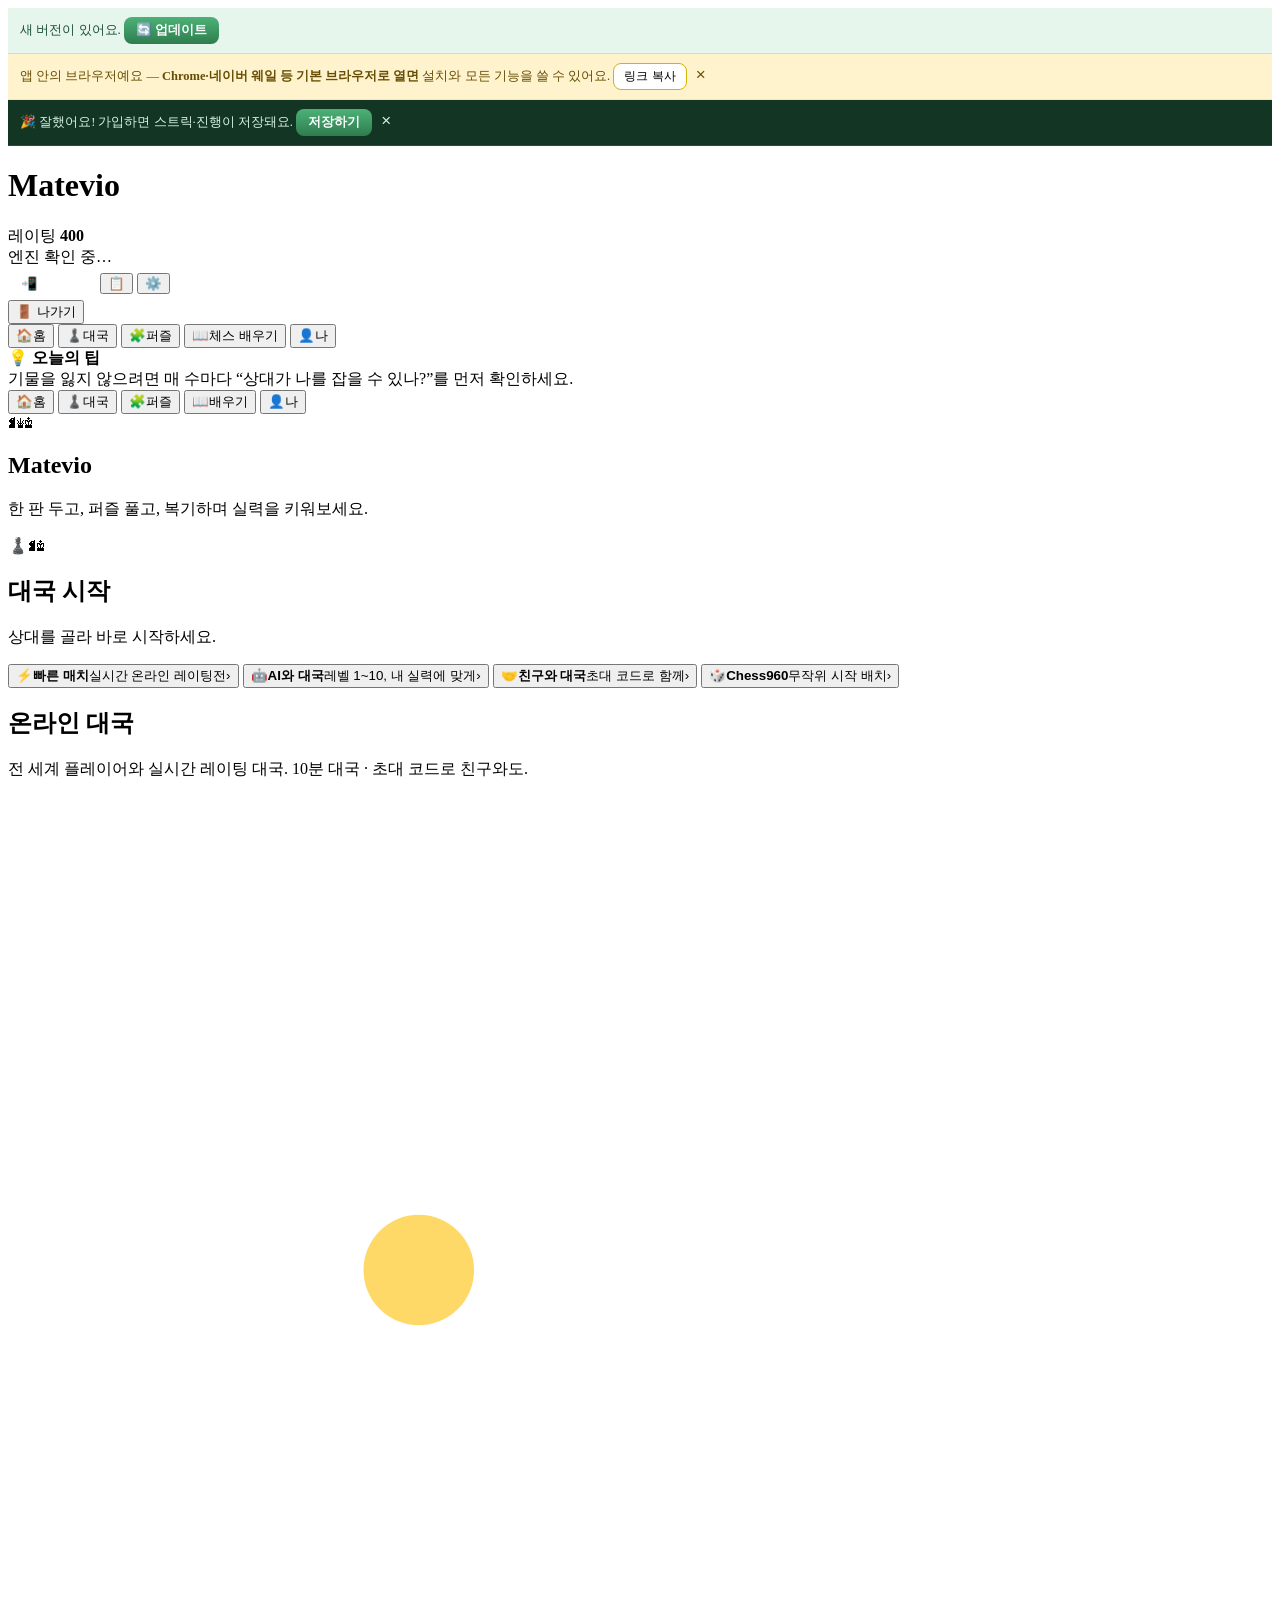
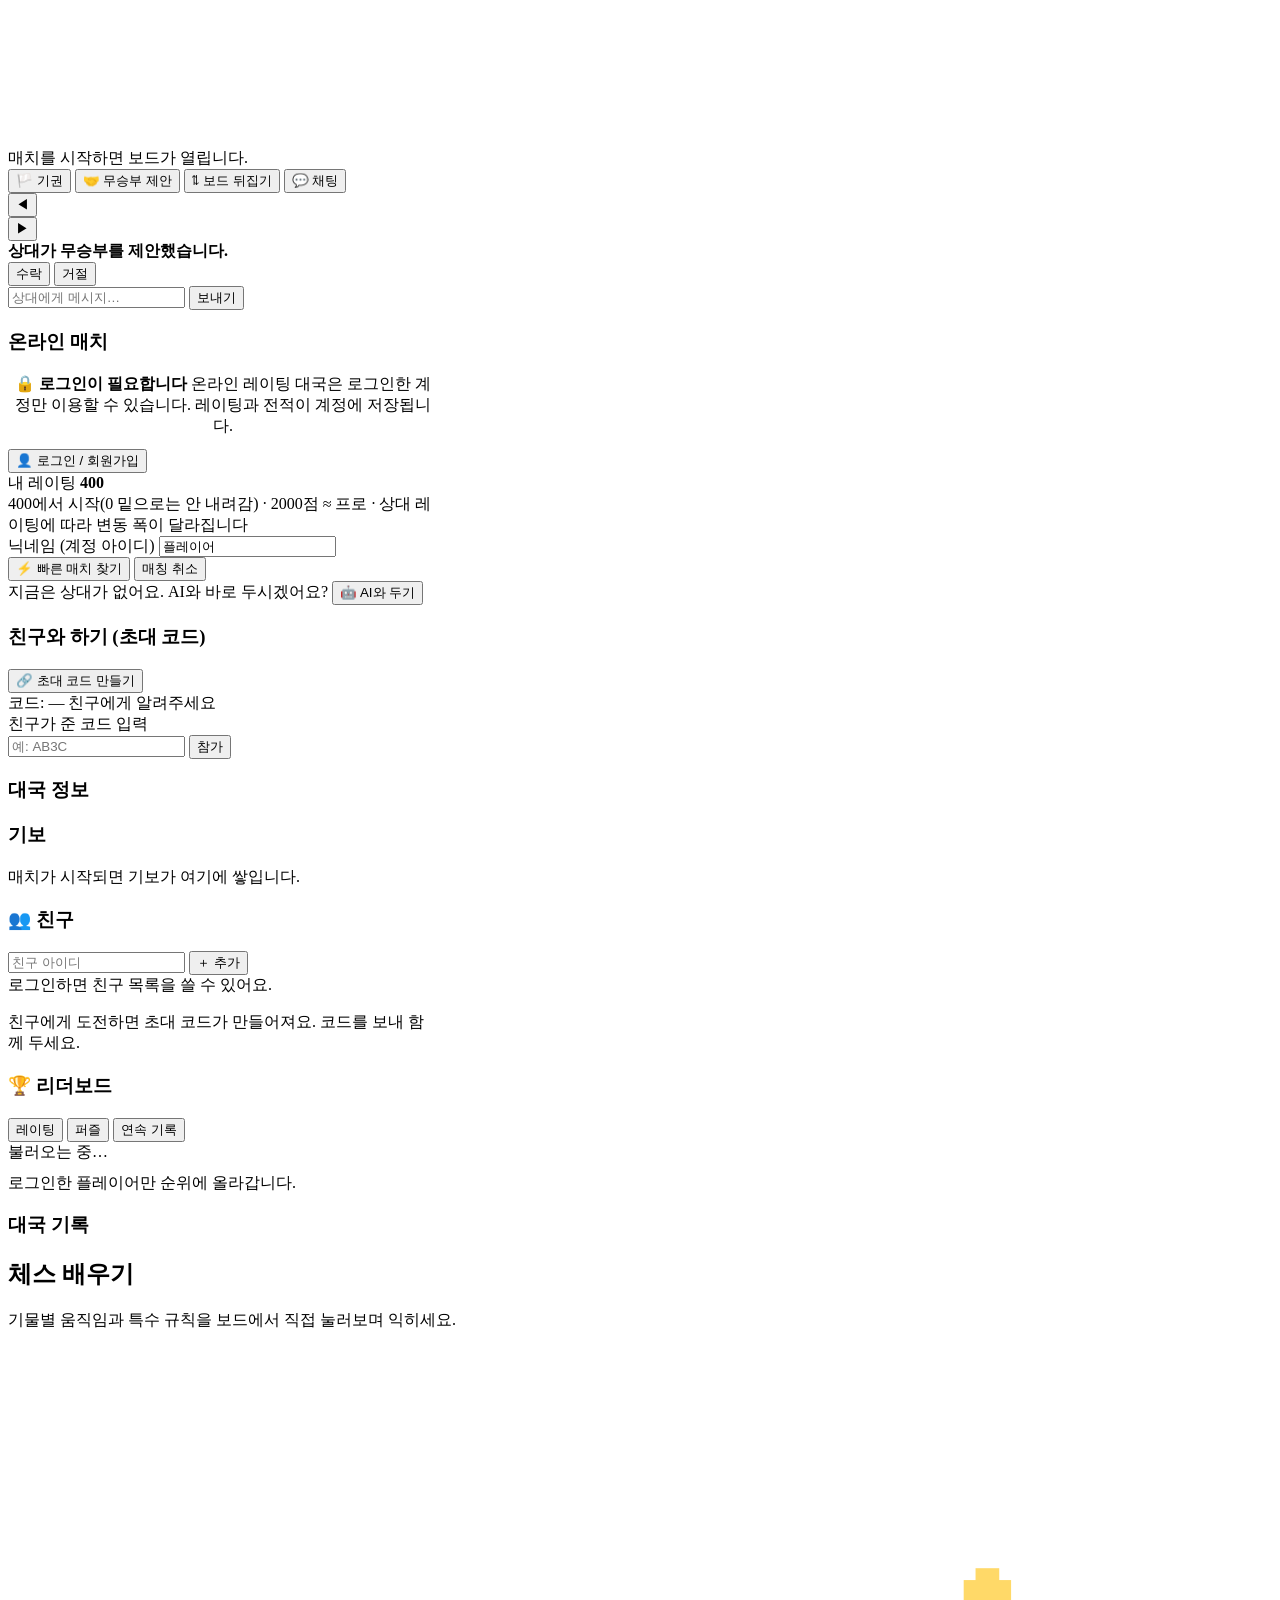
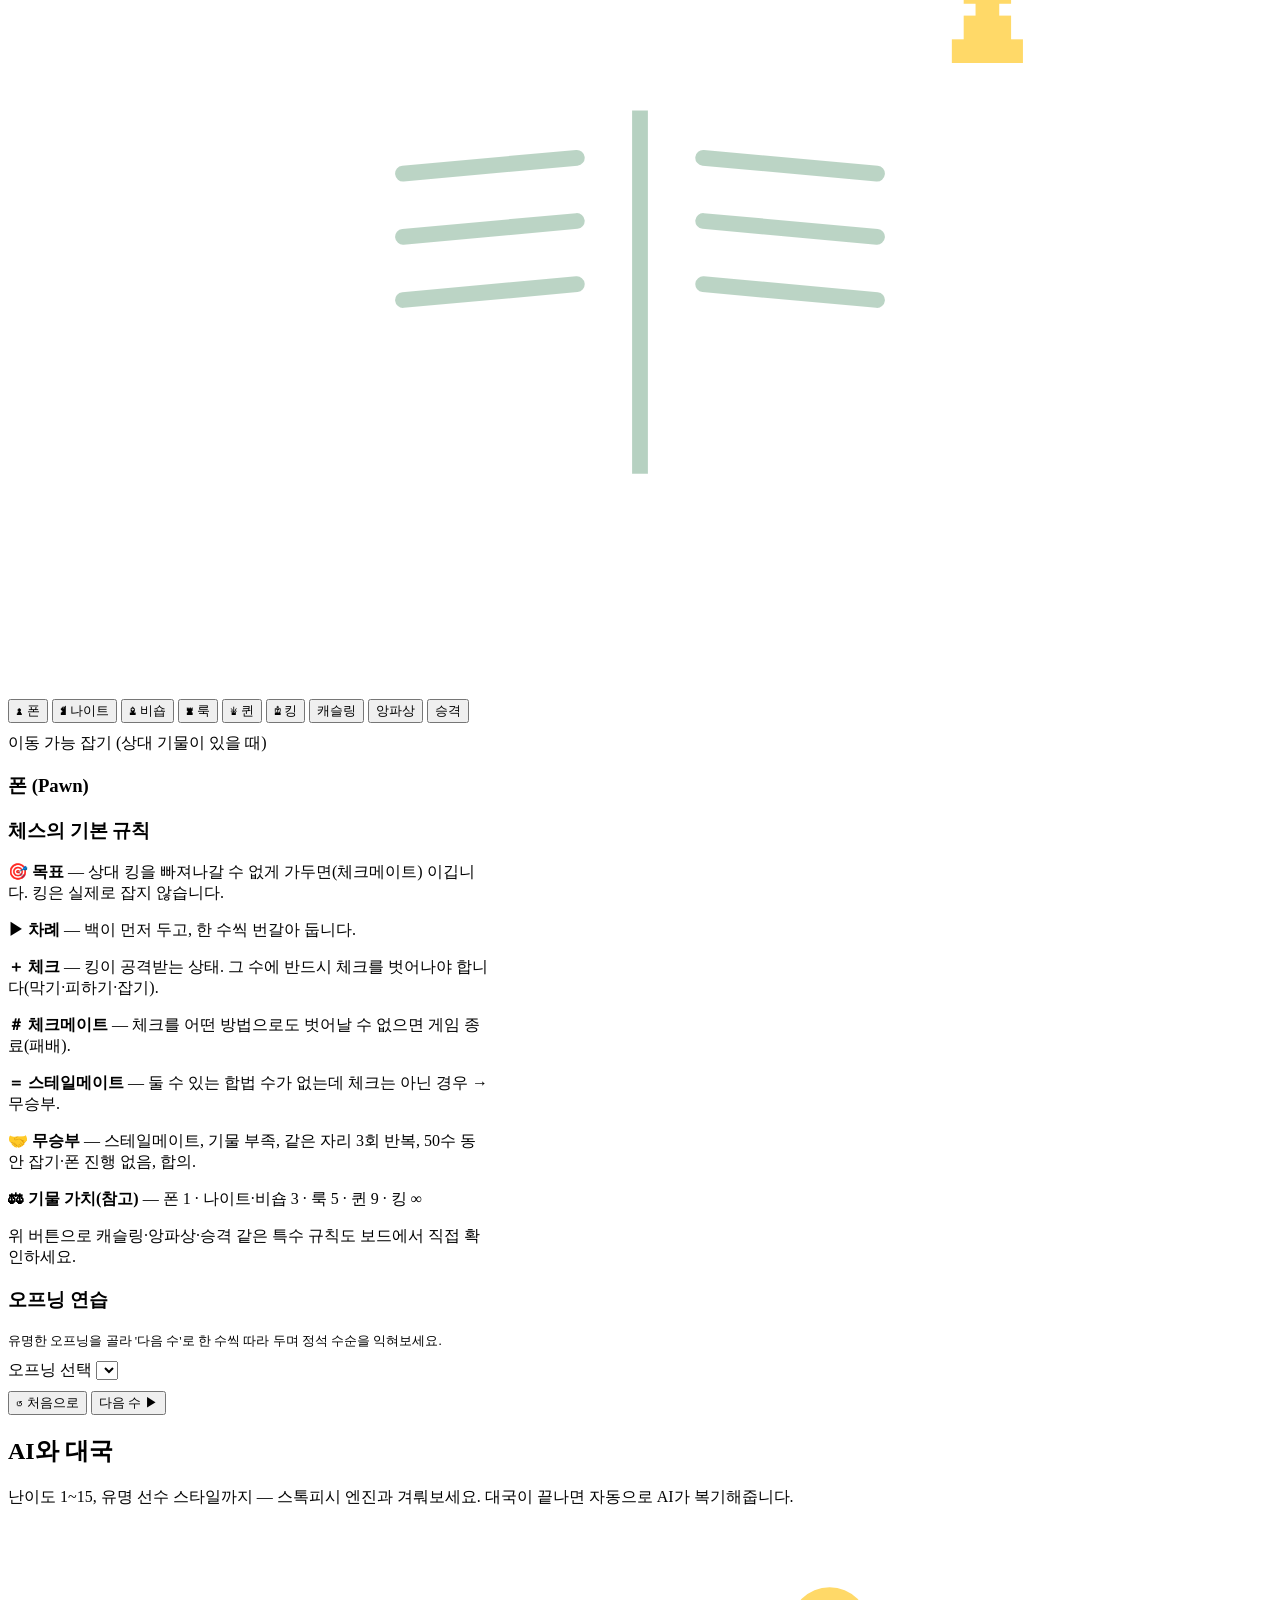
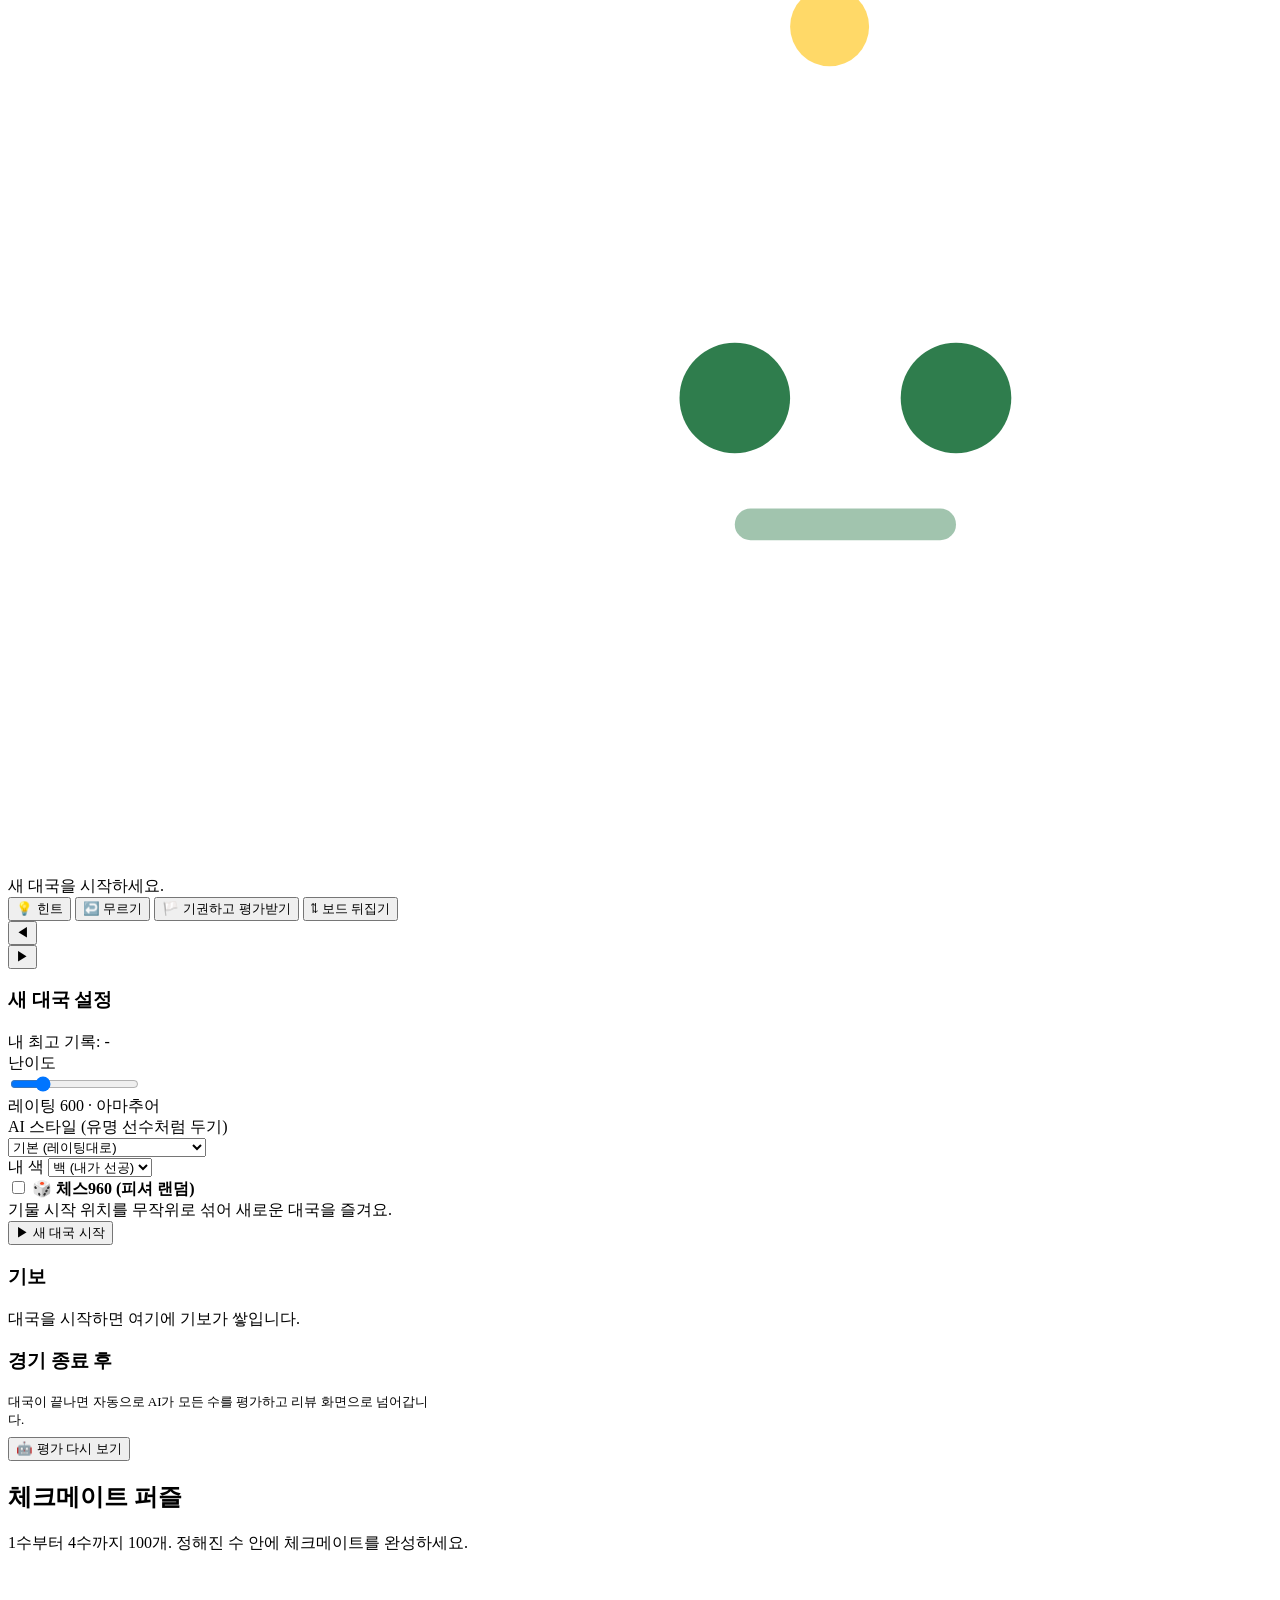
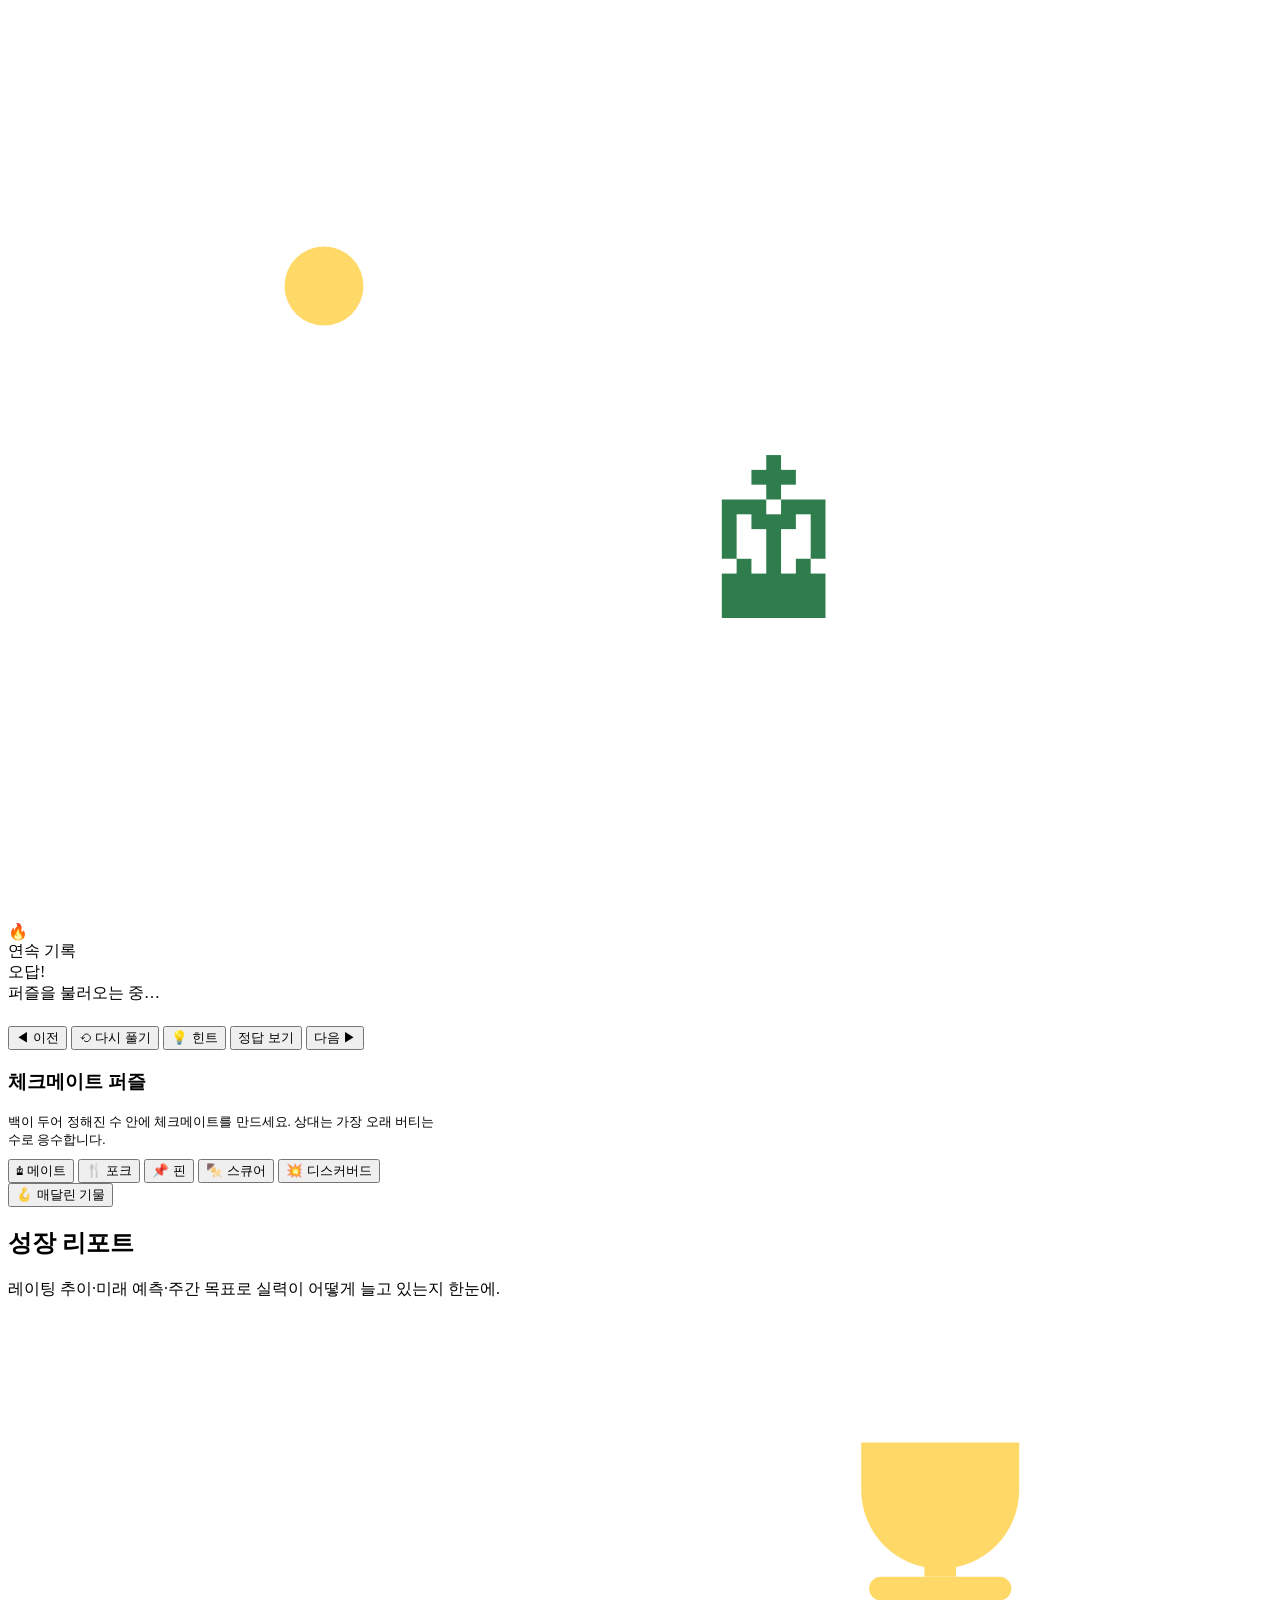
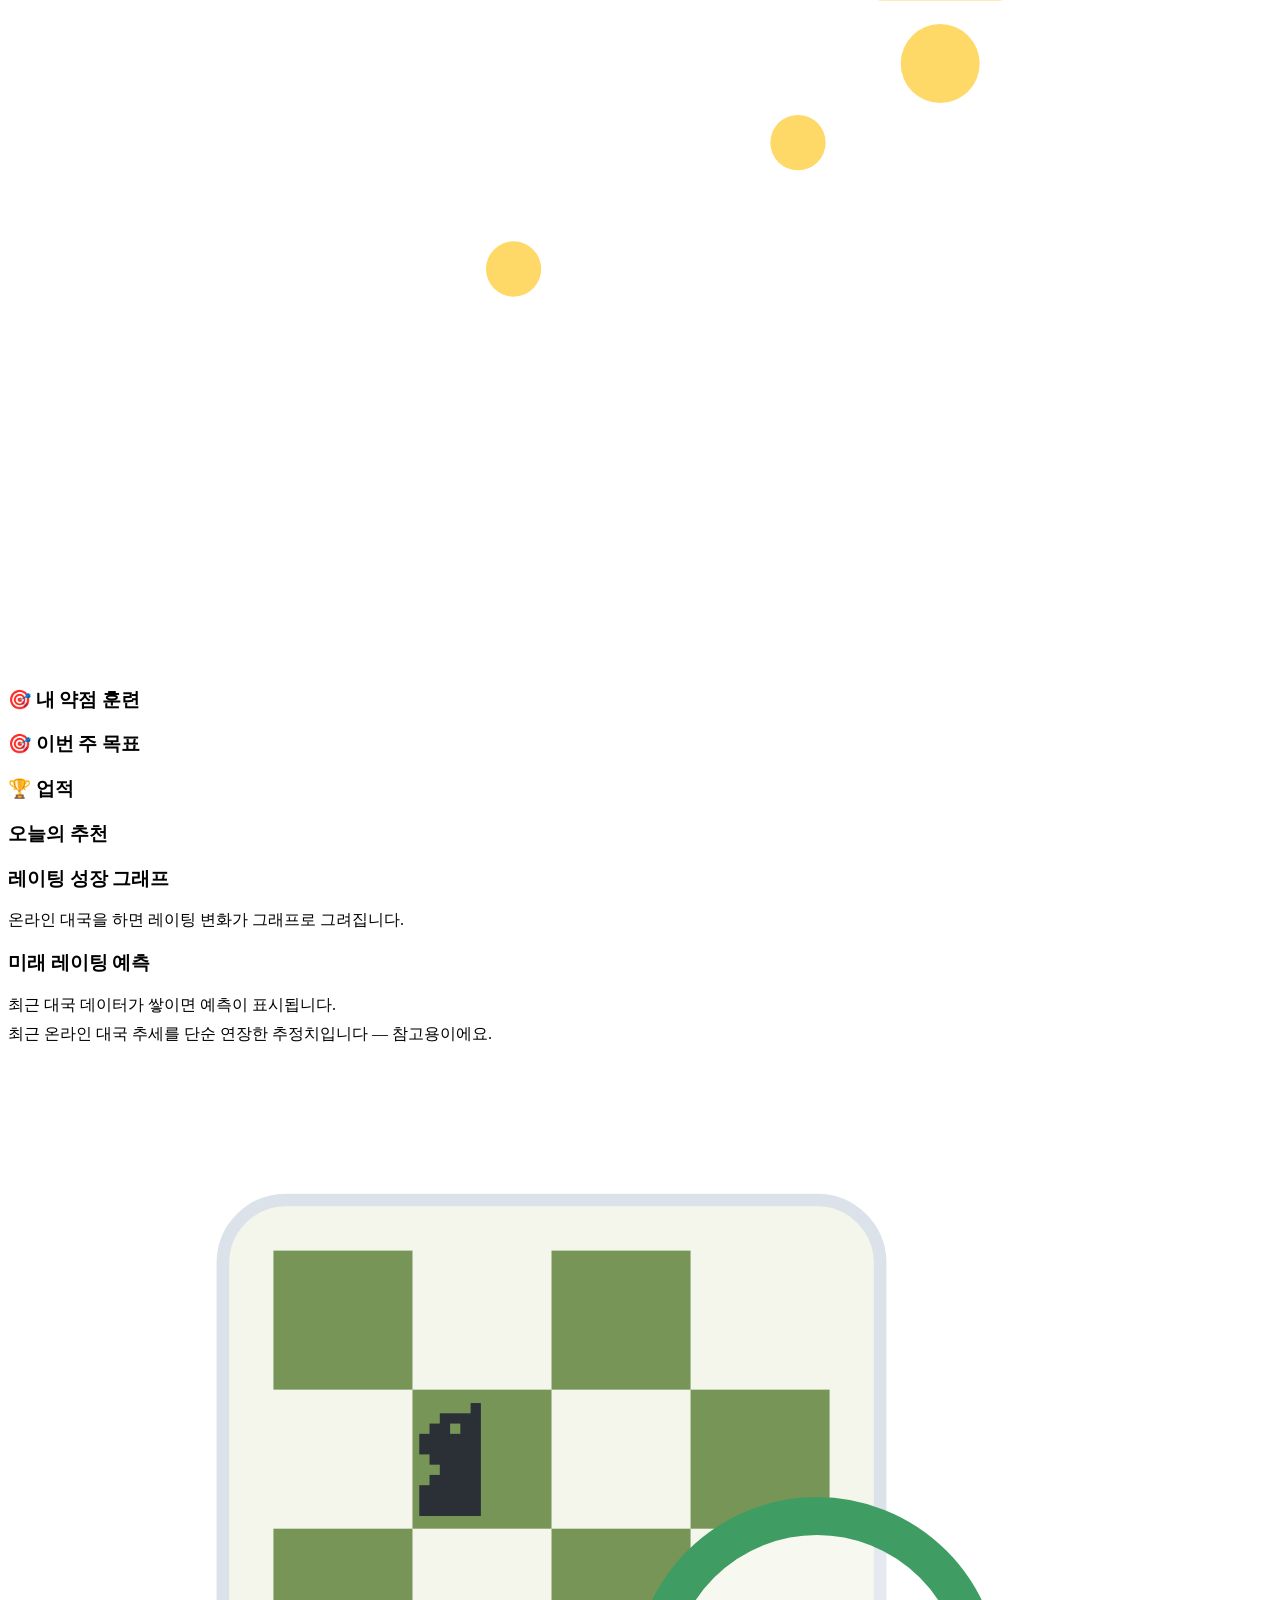
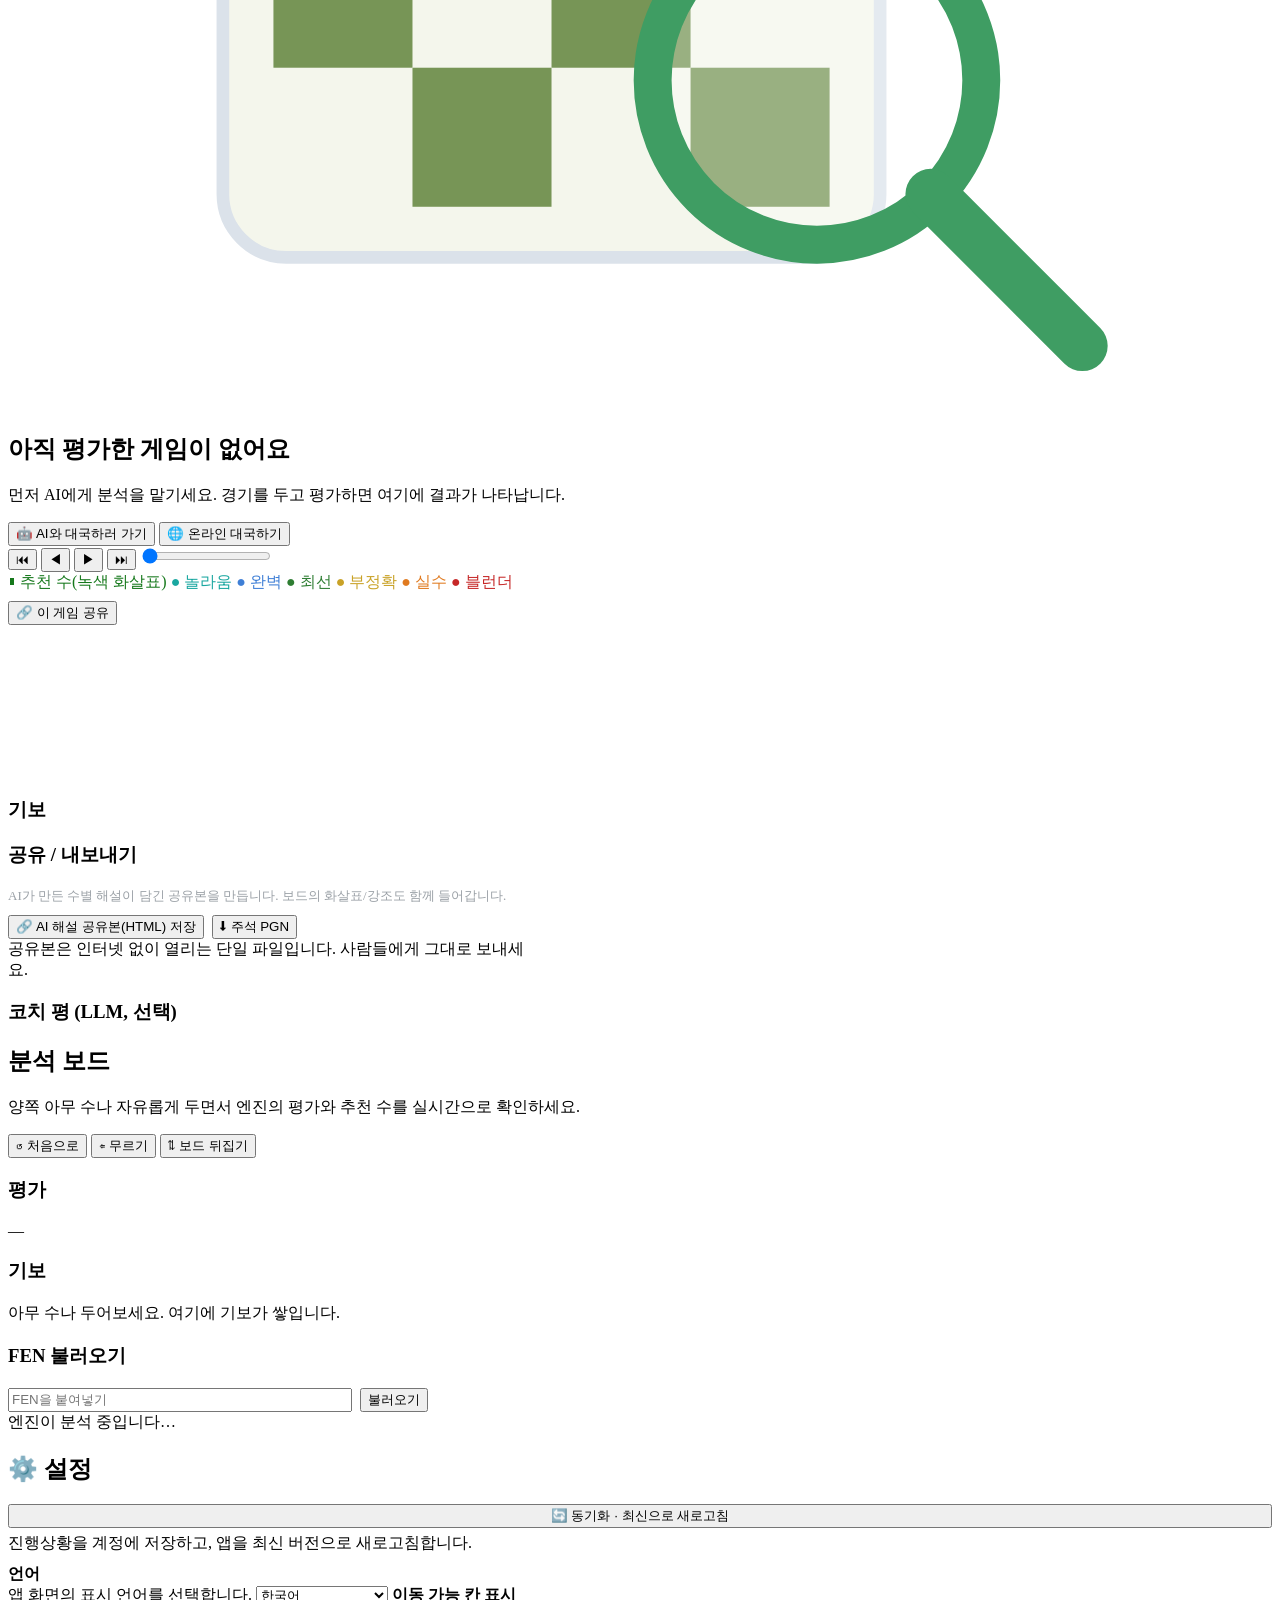
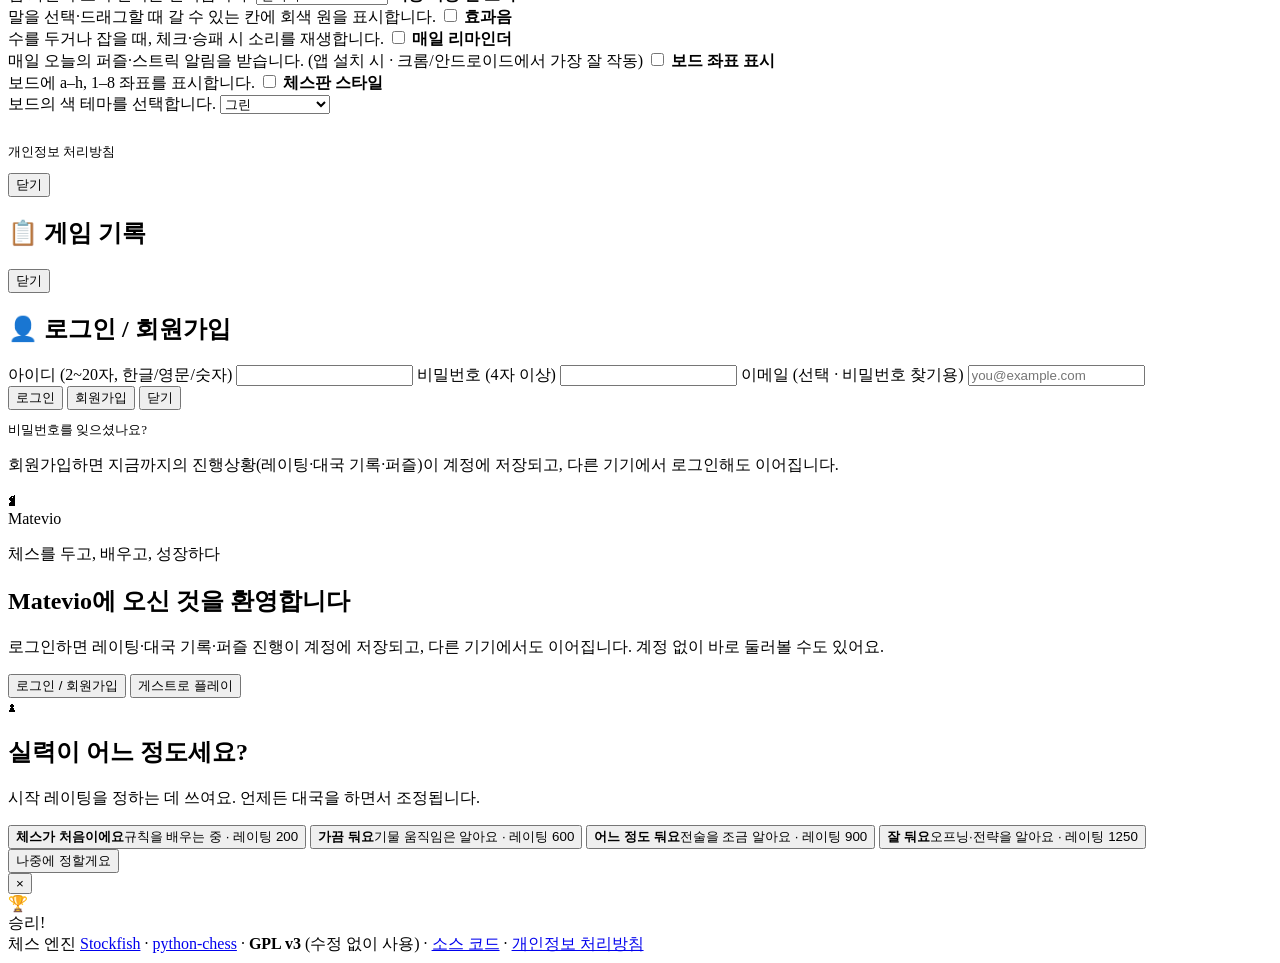
==== commit 6acefc90: "Next roadmap batch B (growth): why-coach, review queue, daily quests, weakness report #3 Causal "why" ====
--- a/webapp/static/index.html
+++ b/webapp/static/index.html
@@ -18,7 +18,7 @@
 <meta name="apple-mobile-web-app-capable" content="yes">
 <meta name="apple-mobile-web-app-status-bar-style" content="default">
 <meta name="apple-mobile-web-app-title" content="Matevio">
-<link rel="stylesheet" href="/static/style.css?v=99">
+<link rel="stylesheet" href="/static/style.css?v=103">
 </head>
 <body>
 
@@ -45,7 +45,7 @@
 </div>
 
 <header class="top">
-  <h1>Matevio</h1>
+  <h1><span class="wm-a">Mate</span><span class="wm-b">vio</span></h1>
   <div class="rating-chip hidden" id="ratingChip">레이팅 <b>400</b></div>
   <div class="sf" id="sfStatus">엔진 확인 중…</div>
   <button id="installBtn" class="hidden" title="앱 설치" data-i18n="install_btn" data-i18n-title="install_btn" style="order:2;padding:7px 13px;border-radius:999px;border:none;background:linear-gradient(180deg,var(--accent2),var(--accent));color:#fff;font-weight:800;font-size:13px;cursor:pointer;box-shadow:0 4px 12px -5px var(--accent)">📲 앱 설치</button>
@@ -88,6 +88,7 @@
   </div>
   <div class="hub-stats" id="hubStats"></div>
   <button class="hub-today" id="hubToday" hidden></button>
+  <div class="hub-quests" id="hubQuests"></div>
   <div class="hub-grid">
     <div class="hub-actions" id="hubActions"></div>
     <div class="hub-cards" id="hubCards"></div>
@@ -442,6 +443,10 @@
     <path d="M108 16h20v6a10 10 0 0 1-20 0z" fill="#ffd968"/><rect x="116" y="26" width="4" height="7" fill="#ffd968"/><rect x="109" y="33" width="18" height="3" rx="1.5" fill="#ffd968"/>
   </svg></div>
   <div class="growth-wrap">
+    <div class="card" id="weakCard">
+      <h3 data-i18n="gr_weak">🎯 내 약점 훈련</h3>
+      <div id="weakReport"></div>
+    </div>
     <div class="card">
       <h3 data-i18n="gr_goal">🎯 이번 주 목표</h3>
       <div id="grGoal"></div>
@@ -730,9 +735,9 @@
   <a href="/privacy" target="_blank" rel="noopener" data-i18n="set_privacy">개인정보 처리방침</a>
 </footer>
 
-<script src="/static/i18n.js?v=99"></script>
-<script src="/static/sfclient.js?v=99"></script>
-<script src="/static/app.js?v=99"></script>
+<script src="/static/i18n.js?v=103"></script>
+<script src="/static/sfclient.js?v=103"></script>
+<script src="/static/app.js?v=103"></script>
 <script>
   // PWA: register the service worker (installable app + fast loads + instant updates)
   function showUpdateBanner() {
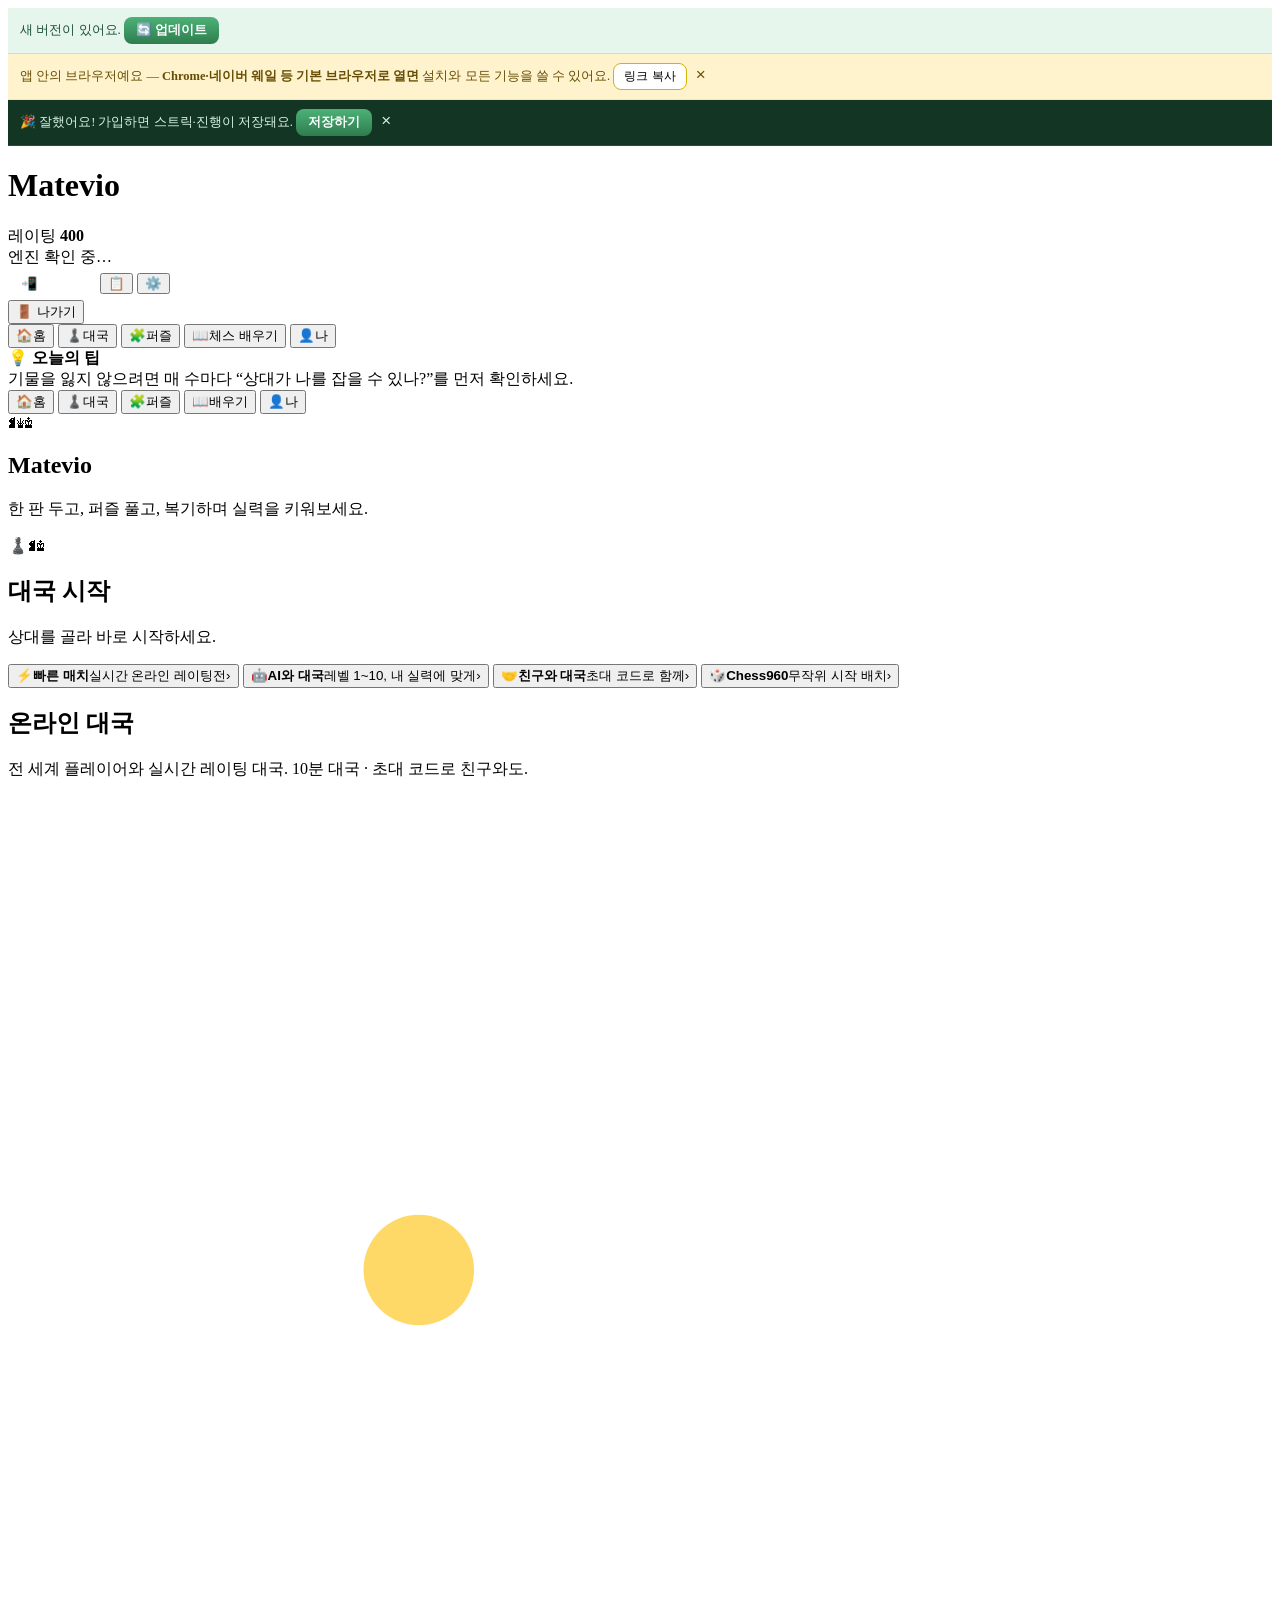
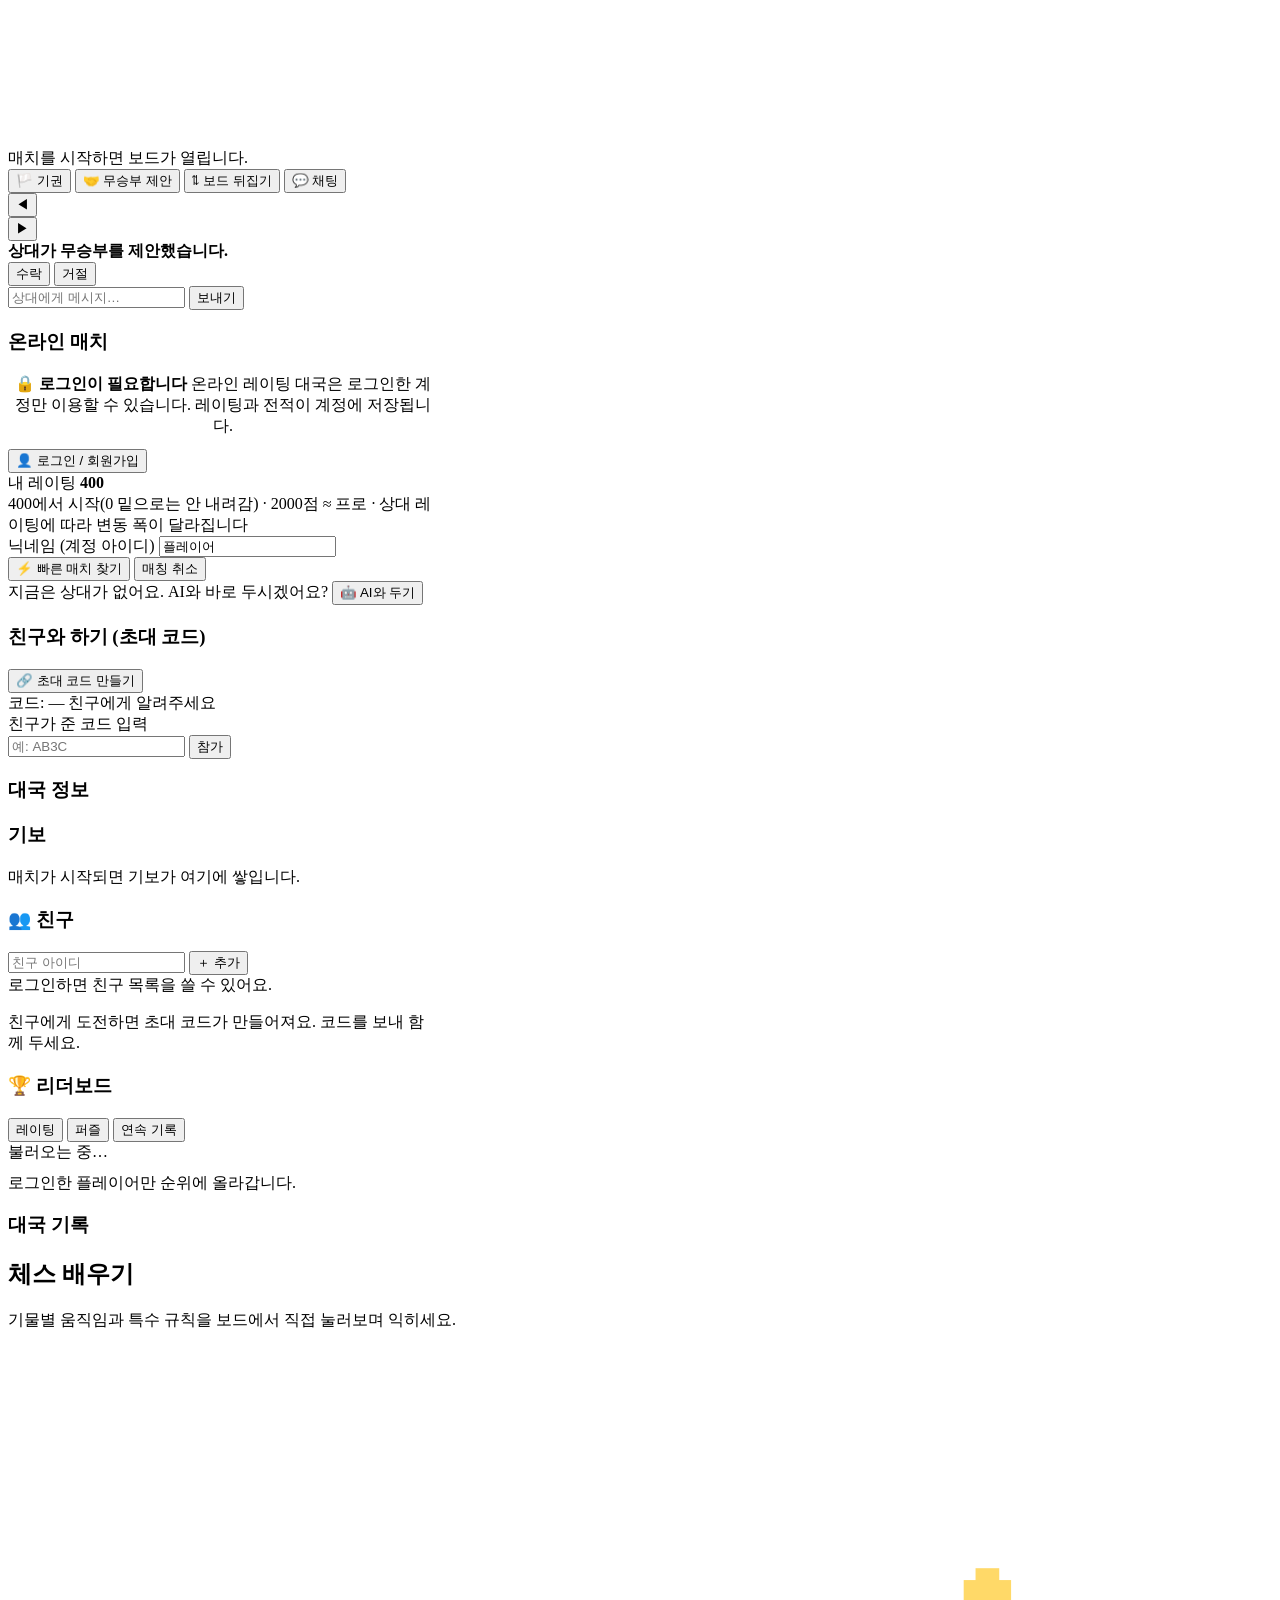
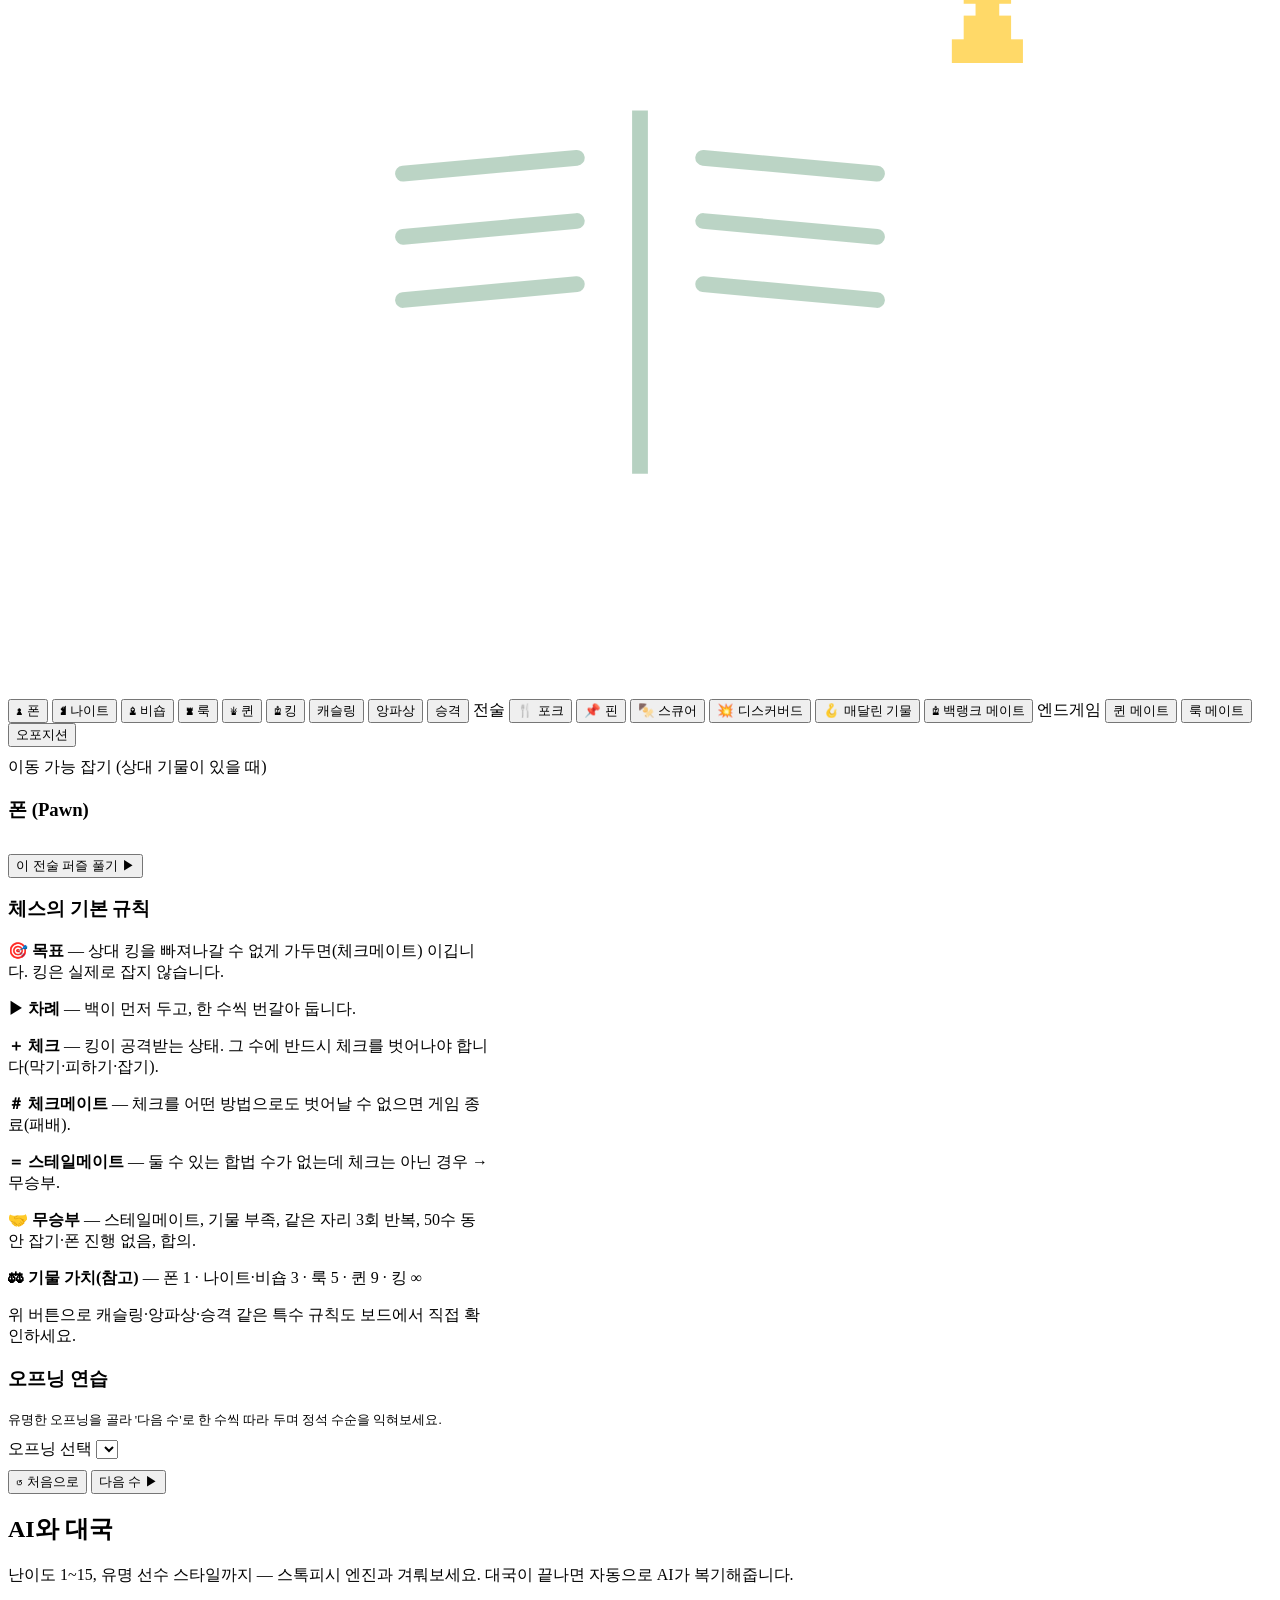
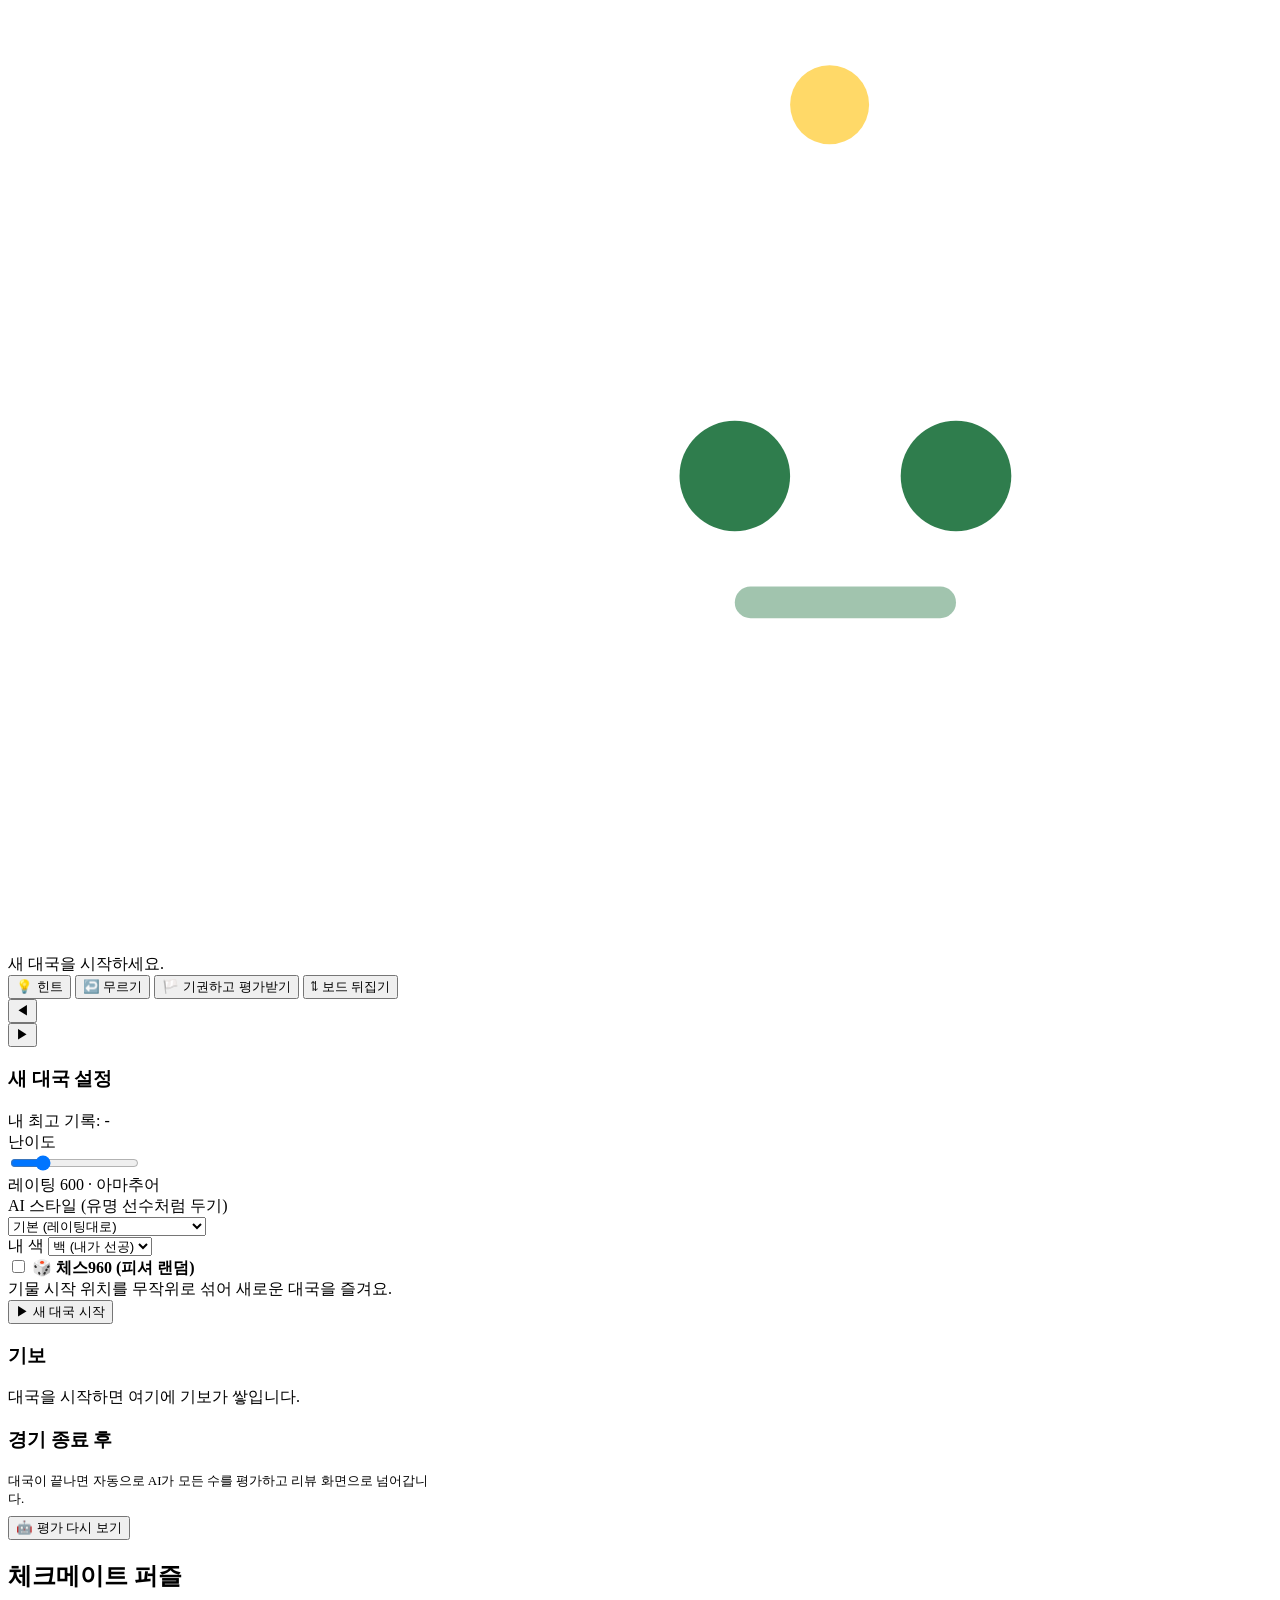
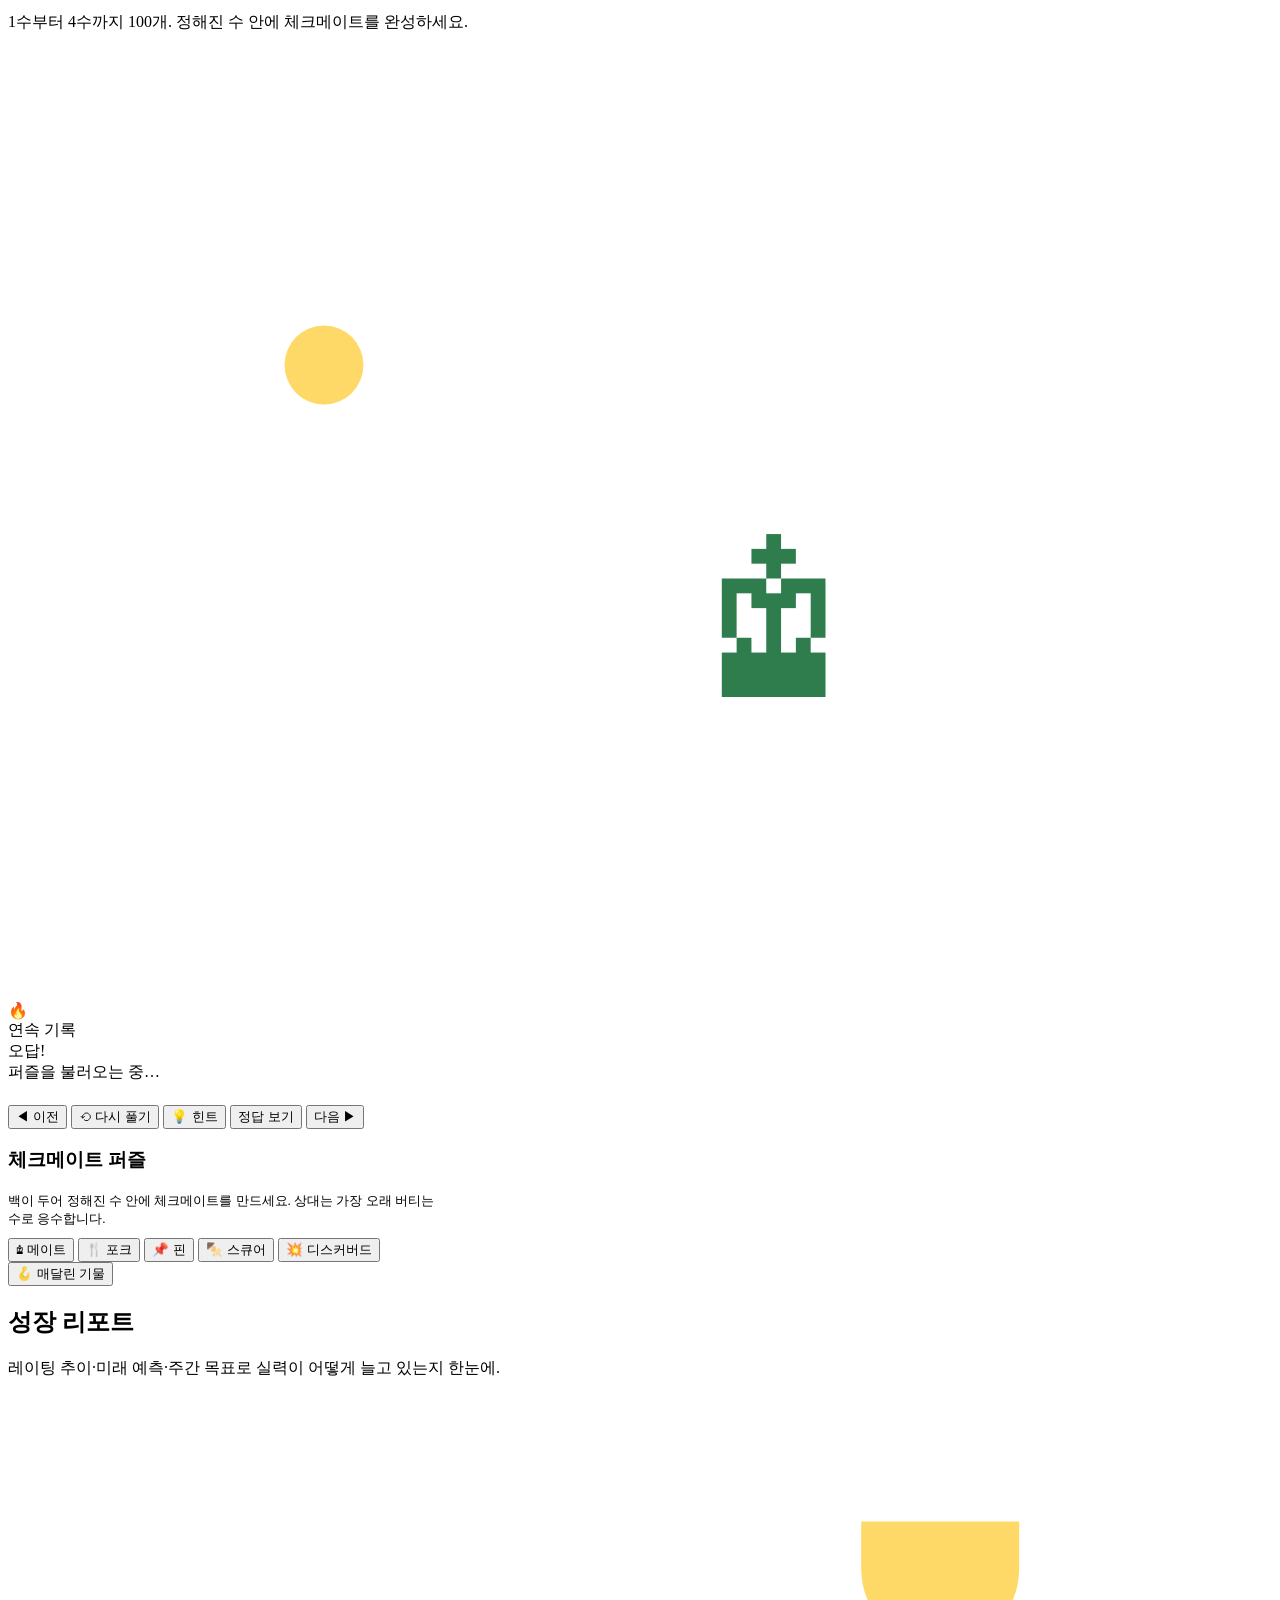
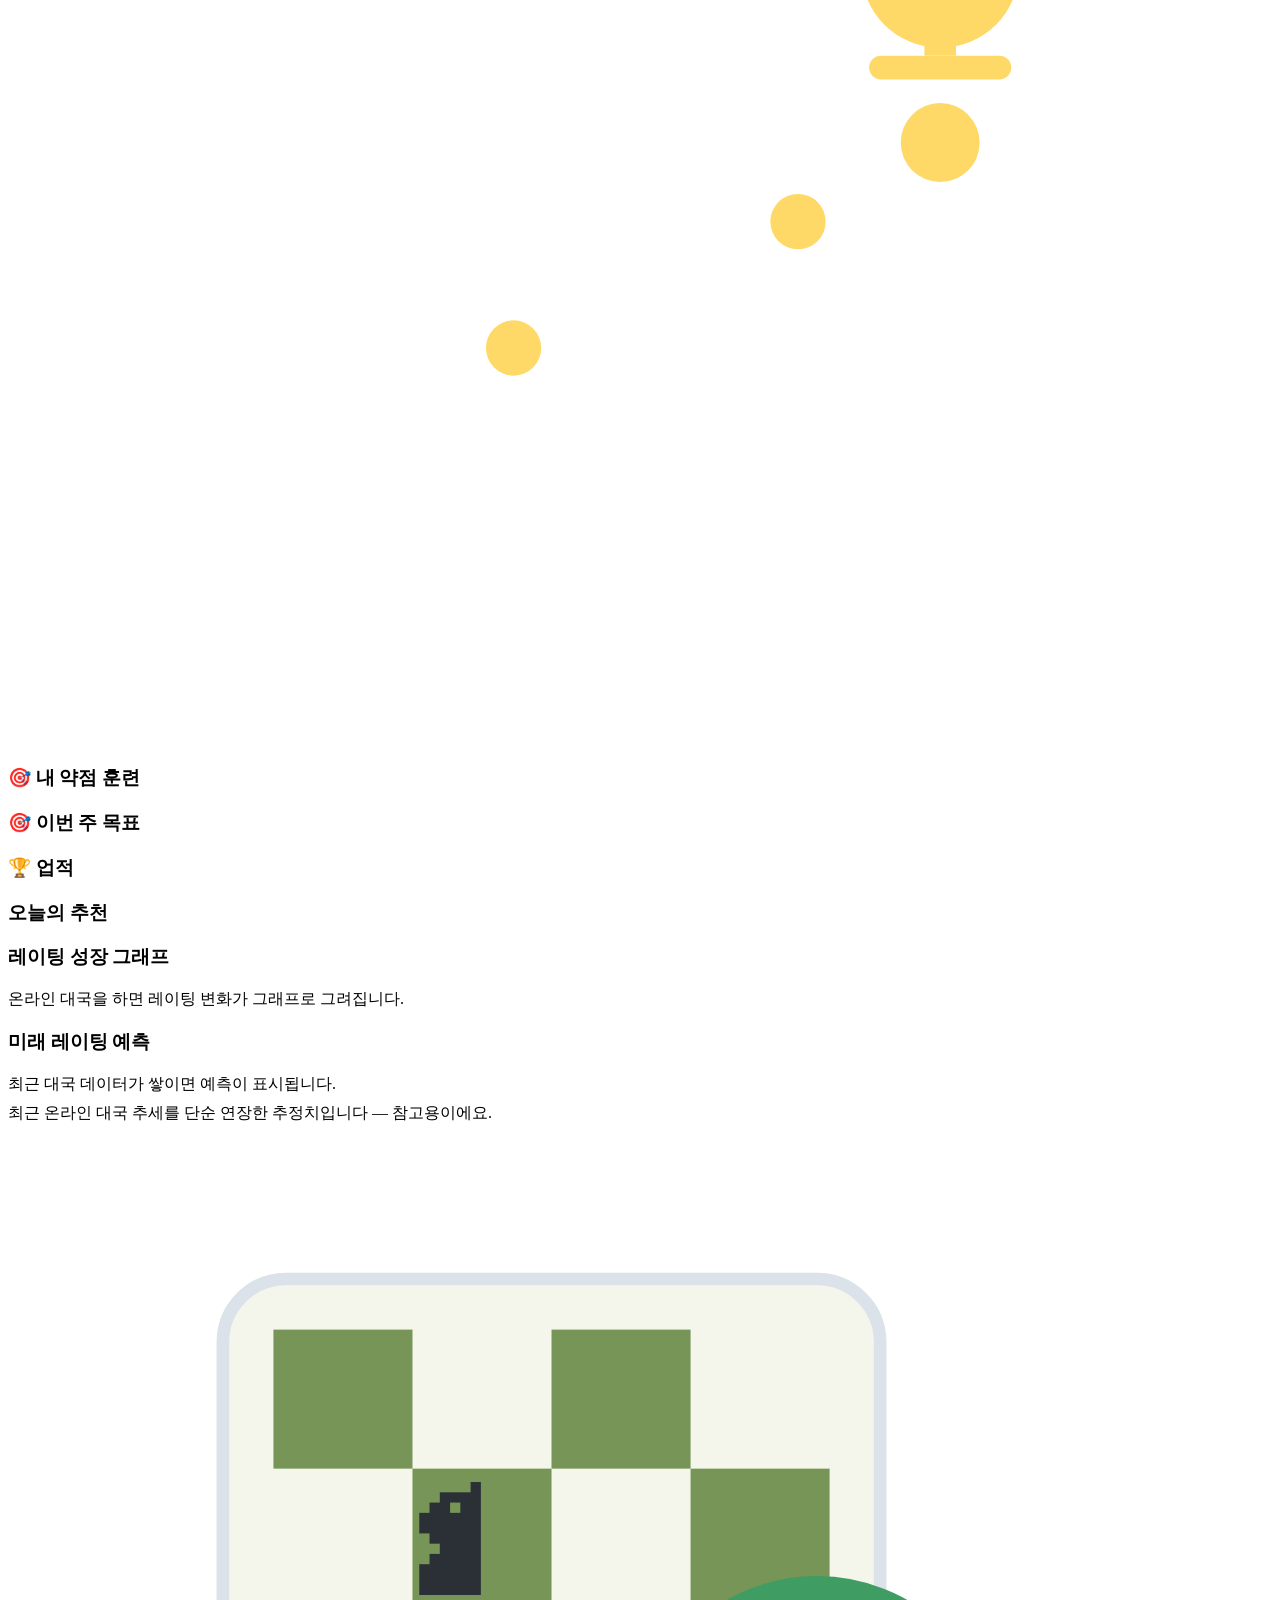
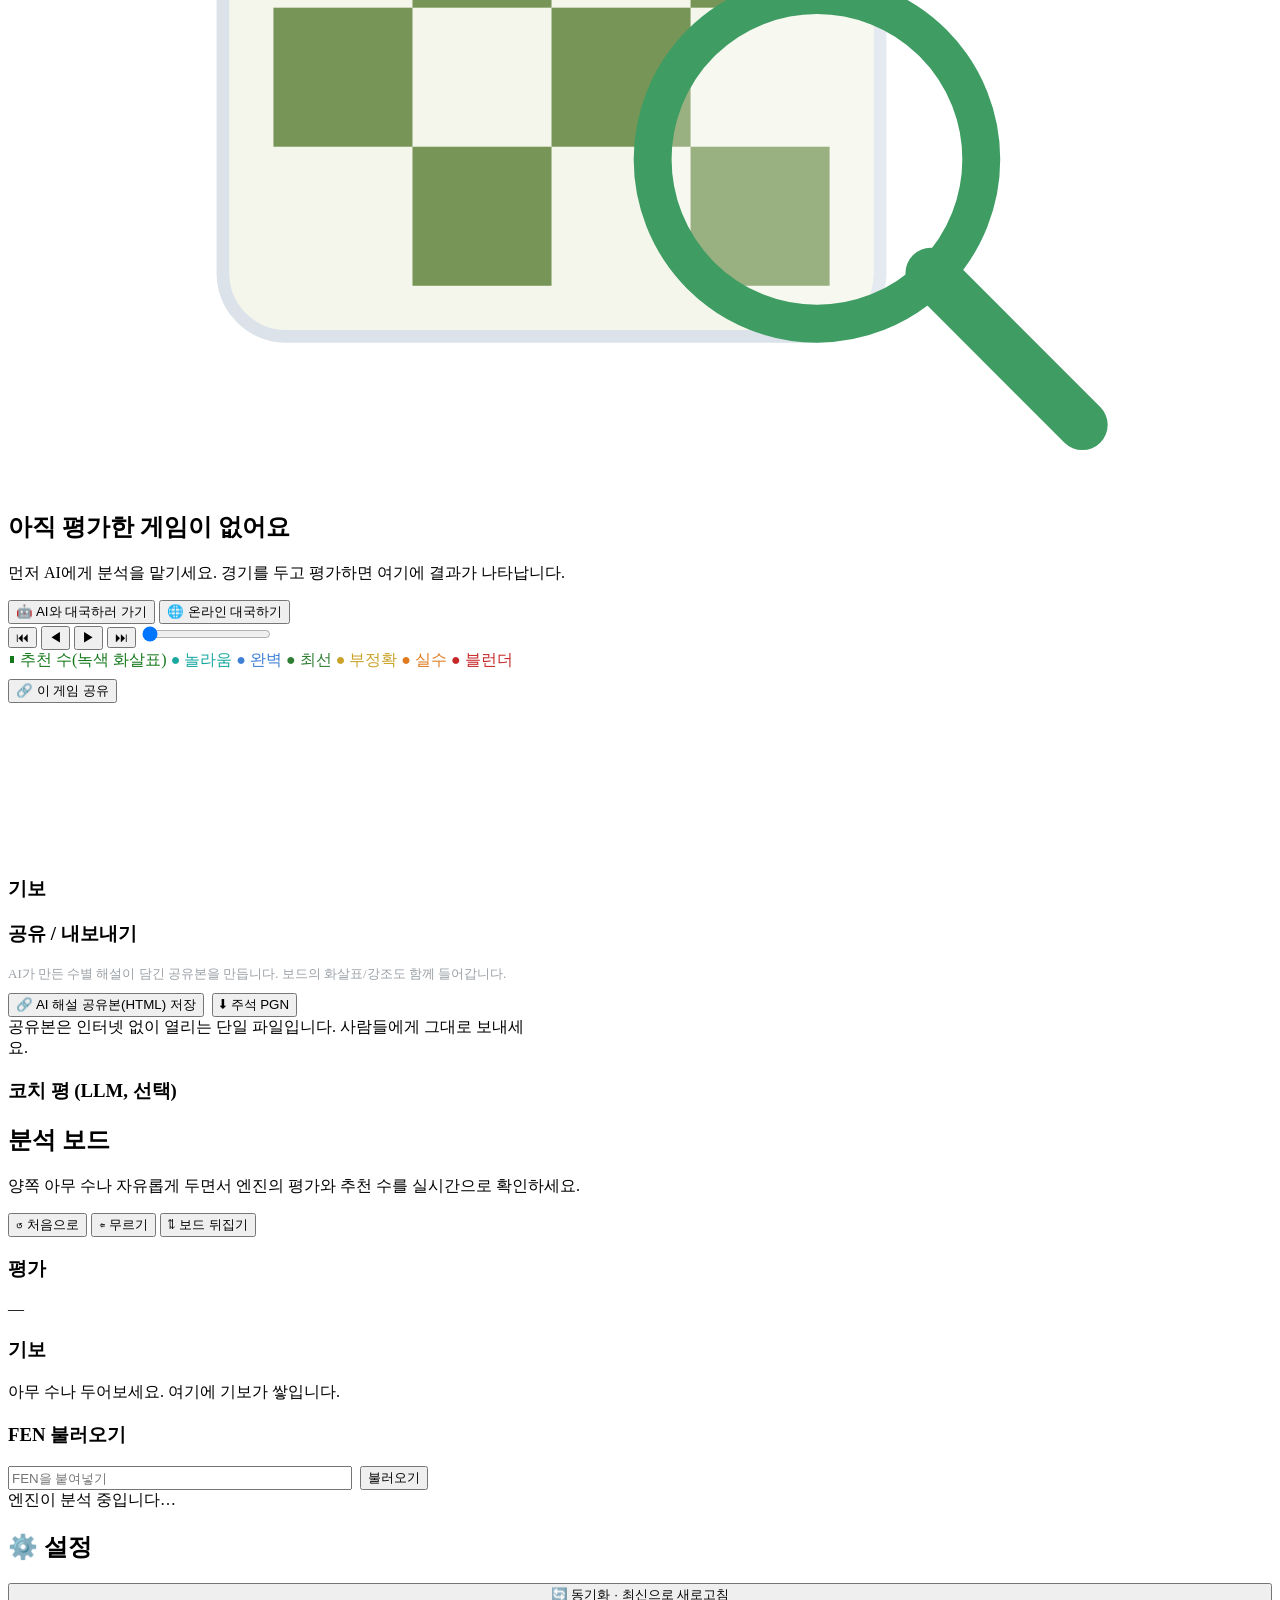
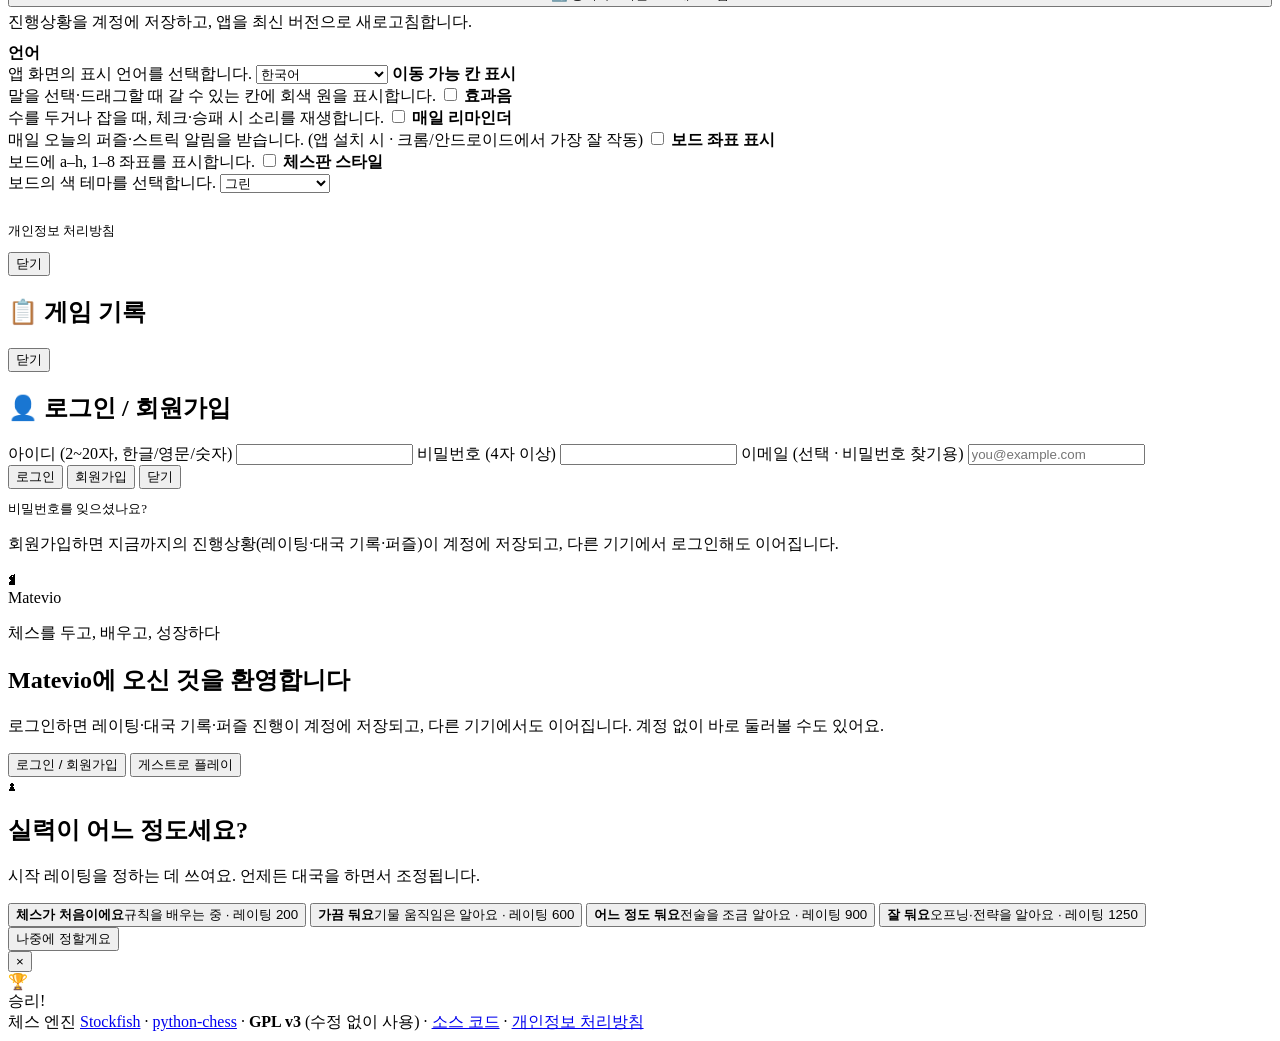
==== commit 0d5a33ed: "Next roadmap batch B: learn-tab tactics + endgame lessons (#8) Adds 9 interactive concept lessons on" ====
--- a/webapp/static/index.html
+++ b/webapp/static/index.html
@@ -18,7 +18,7 @@
 <meta name="apple-mobile-web-app-capable" content="yes">
 <meta name="apple-mobile-web-app-status-bar-style" content="default">
 <meta name="apple-mobile-web-app-title" content="Matevio">
-<link rel="stylesheet" href="/static/style.css?v=103">
+<link rel="stylesheet" href="/static/style.css?v=104">
 </head>
 <body>
 
@@ -255,6 +255,17 @@
         <button data-topic="castle" data-i18n="pc_castle">캐슬링</button>
         <button data-topic="enpassant" data-i18n="pc_enp">앙파상</button>
         <button data-topic="promotion" data-i18n="pc_promo">승격</button>
+        <span class="learn-div" data-i18n="learn_grp_tactics">전술</span>
+        <button data-topic="fork" data-i18n="pc_fork">🍴 포크</button>
+        <button data-topic="pin" data-i18n="pc_pin">📌 핀</button>
+        <button data-topic="skewer" data-i18n="pc_skewer">🍢 스큐어</button>
+        <button data-topic="discovered" data-i18n="pc_disc">💥 디스커버드</button>
+        <button data-topic="hanging" data-i18n="pc_hang">🪝 매달린 기물</button>
+        <button data-topic="backrank" data-i18n="pc_backrank">♚ 백랭크 메이트</button>
+        <span class="learn-div" data-i18n="learn_grp_endgame">엔드게임</span>
+        <button data-topic="kqmate" data-i18n="pc_kqmate">퀸 메이트</button>
+        <button data-topic="krmate" data-i18n="pc_krmate">룩 메이트</button>
+        <button data-topic="opposition" data-i18n="pc_oppo">오포지션</button>
       </div>
       <div class="legend" style="margin-top:10px">
         <span><span class="lg move"></span> <span data-i18n="learn_lg_move">이동 가능</span></span>
@@ -265,6 +276,7 @@
       <div class="card">
         <h3 id="learnTitle">폰 (Pawn)</h3>
         <div id="learnDesc" style="font-size:14.5px; line-height:1.75"></div>
+        <button class="primary hidden" id="learnPuzzleBtn" data-i18n="learn_practice" style="margin-top:12px">이 전술 퍼즐 풀기 ▶</button>
       </div>
       <div class="card">
         <h3 data-i18n="learn_rules_title">체스의 기본 규칙</h3>
@@ -735,9 +747,9 @@
   <a href="/privacy" target="_blank" rel="noopener" data-i18n="set_privacy">개인정보 처리방침</a>
 </footer>
 
-<script src="/static/i18n.js?v=103"></script>
-<script src="/static/sfclient.js?v=103"></script>
-<script src="/static/app.js?v=103"></script>
+<script src="/static/i18n.js?v=104"></script>
+<script src="/static/sfclient.js?v=104"></script>
+<script src="/static/app.js?v=104"></script>
 <script>
   // PWA: register the service worker (installable app + fast loads + instant updates)
   function showUpdateBanner() {
